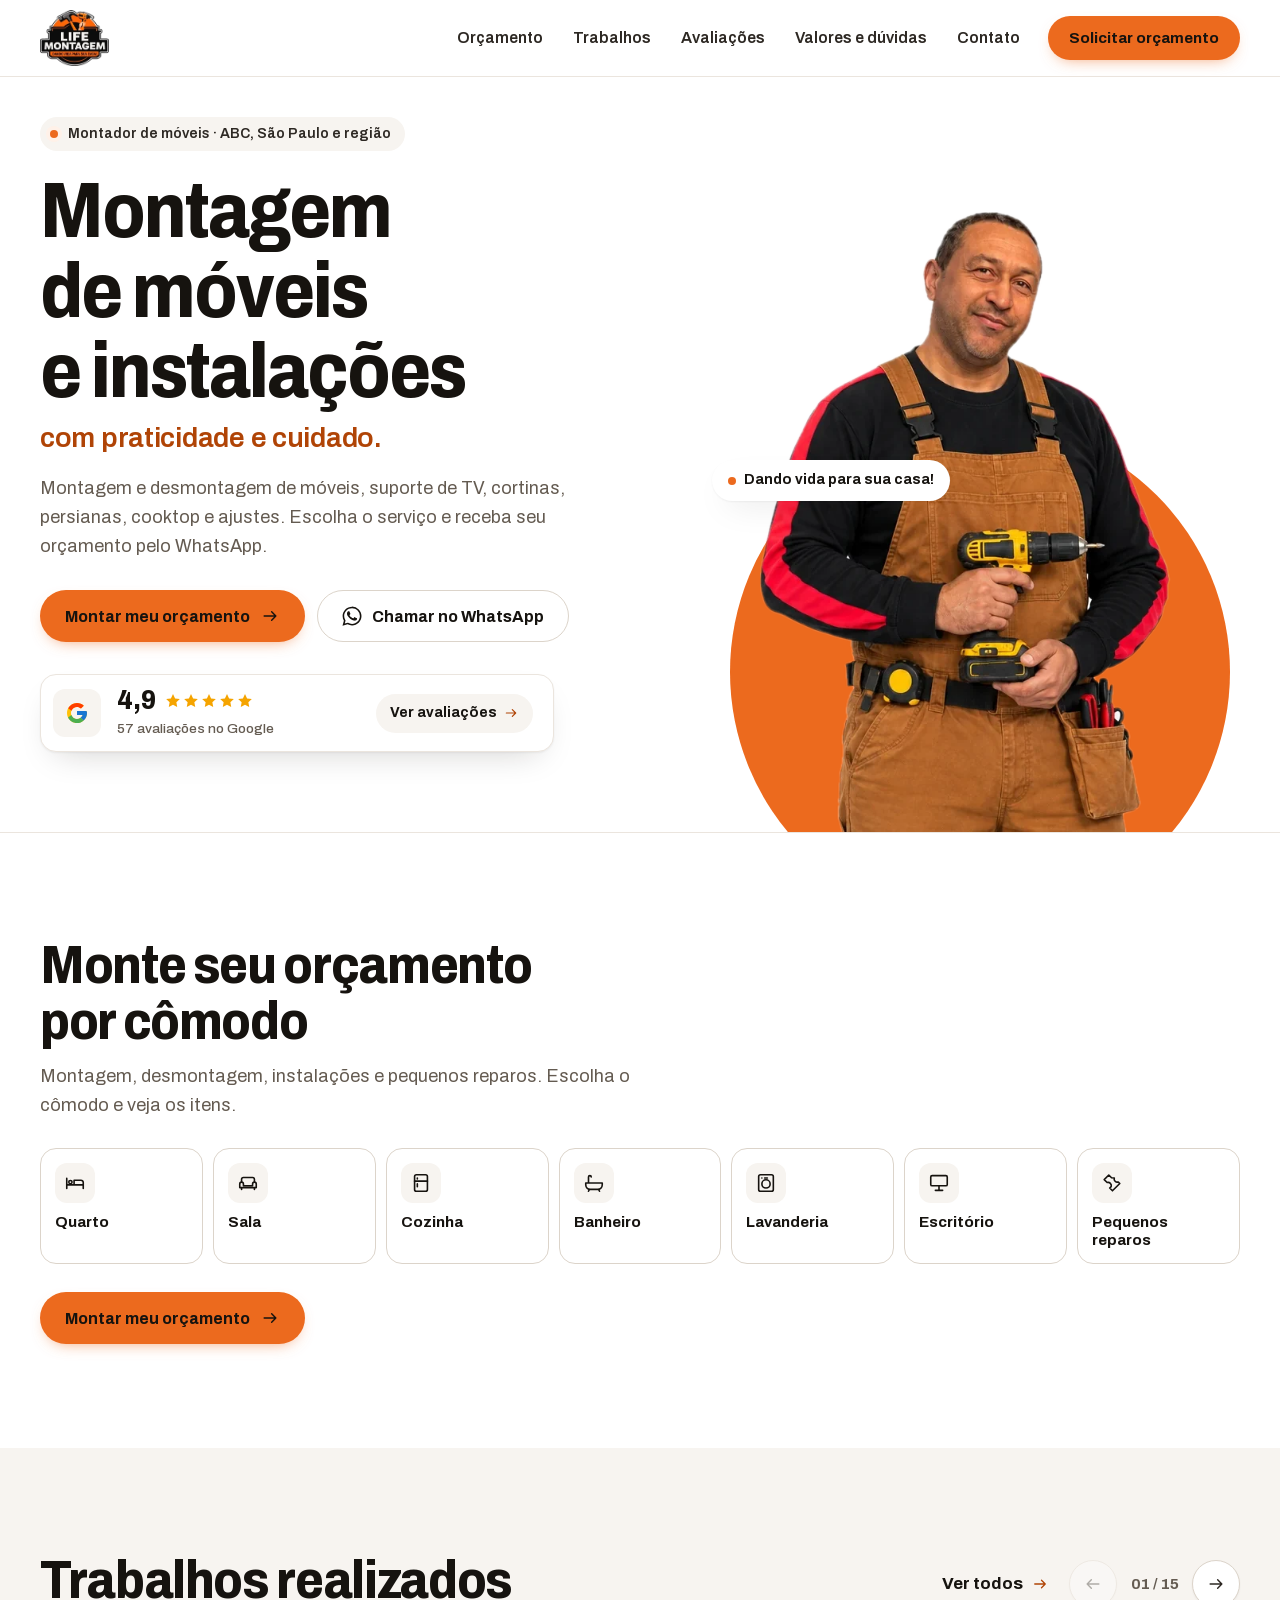
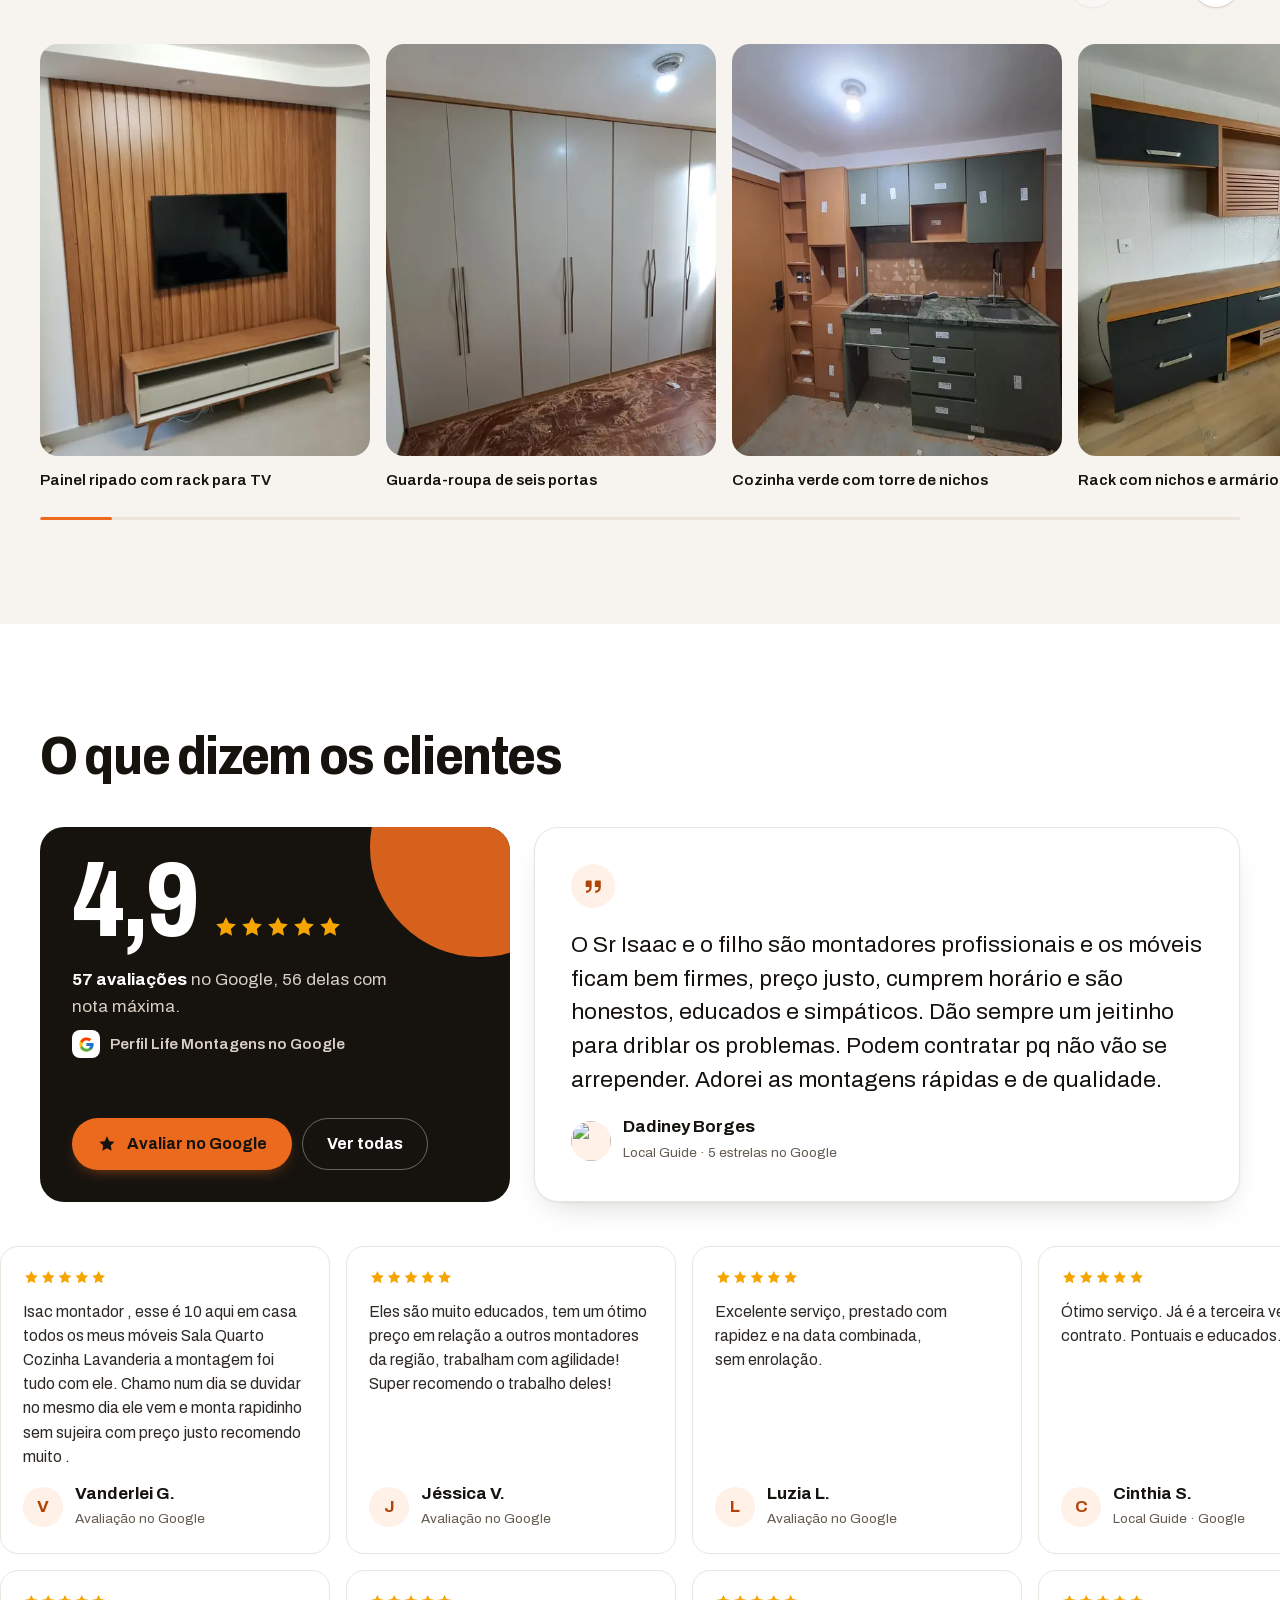
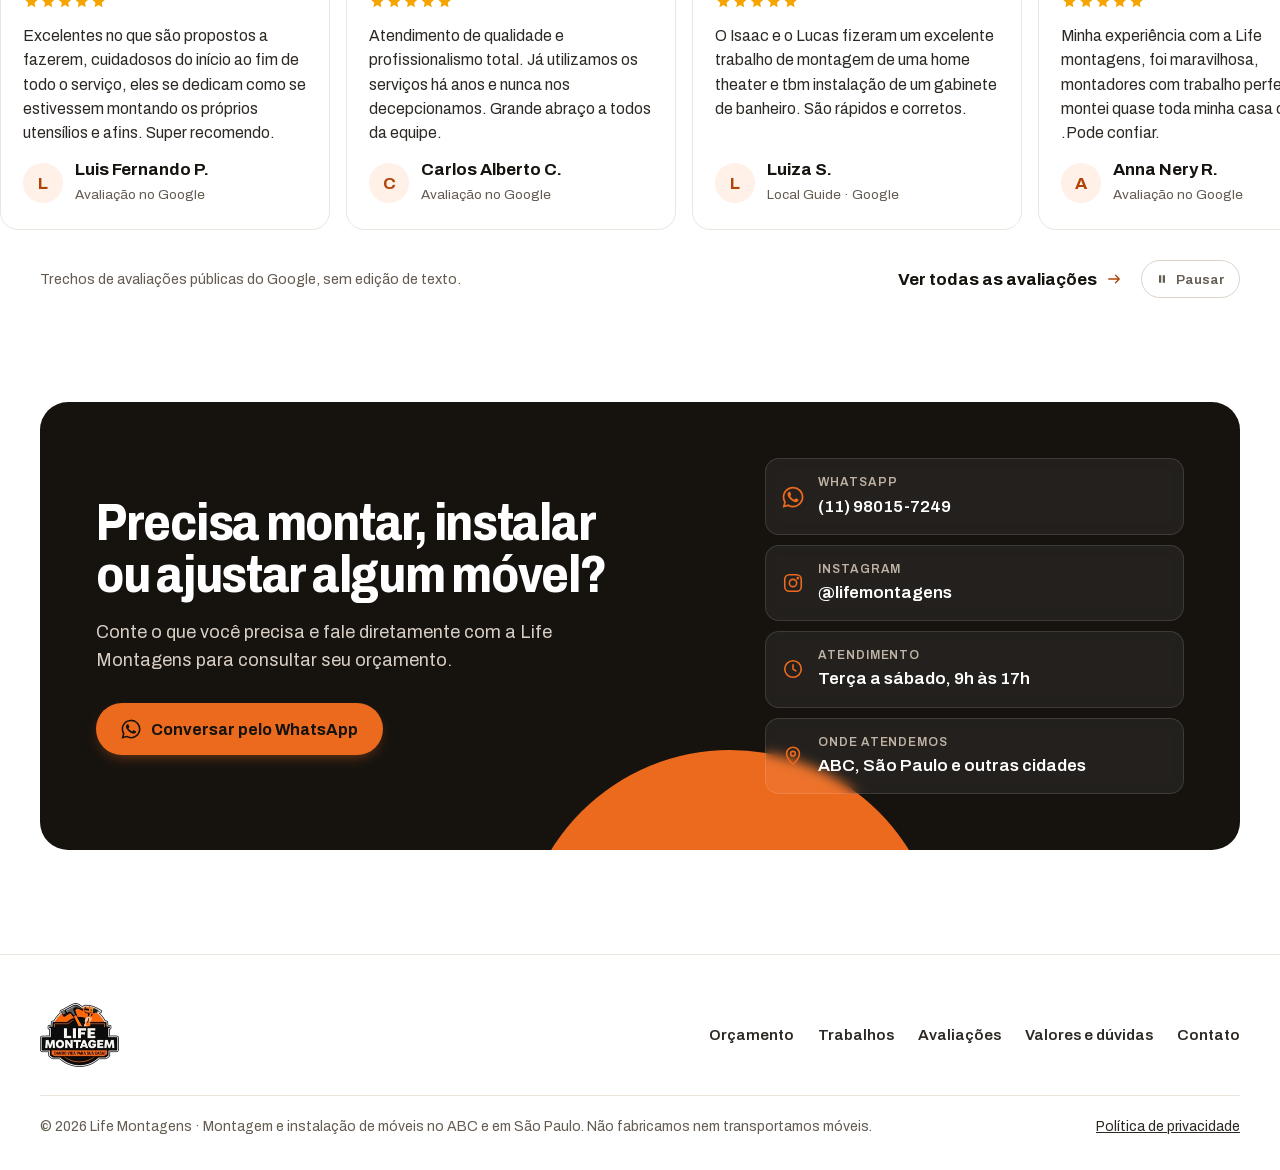
==== index.html @ 645673c5 "Add files via upload" ====
<!doctype html>
<html lang="pt-BR">
<head>
  <meta charset="utf-8">
  <meta name="viewport" content="width=device-width, initial-scale=1">
  <title>Life Montagens | Montador de Móveis no ABC e em São Paulo</title>
  <meta name="description" content="Montagem e desmontagem de móveis, suporte de TV, cortinas, persianas, cooktop e ajustes no ABC e em São Paulo. Nota 4,9 no Google. Orçamento pelo WhatsApp.">
  <link rel="canonical" href="https://lifemontagem.com.br/">
  <meta name="robots" content="index, follow">
  <meta name="theme-color" content="#ffffff">

  <meta property="og:type" content="website">
  <meta property="og:locale" content="pt_BR">
  <meta property="og:site_name" content="Life Montagens">
  <meta property="og:title" content="Life Montagens | Montador de Móveis no ABC e em São Paulo">
  <meta property="og:description" content="Montagem e desmontagem de móveis, suporte de TV, cortinas, persianas, cooktop e ajustes. Nota 4,9 no Google.">
  <meta property="og:url" content="https://lifemontagem.com.br/">
  <meta property="og:image" content="https://lifemontagem.com.br/assets/img/og-image.jpg">
  <meta property="og:image:width" content="1200">
  <meta property="og:image:height" content="630">
  <meta name="twitter:card" content="summary_large_image">

  <!-- Google Search Console: colar aqui a meta tag de verificação -->
  <!-- Google Analytics: colar aqui o código do GA4 quando houver um ID real (e atualizar privacidade.html) -->

  <link rel="icon" type="image/png" sizes="32x32" href="assets/img/favicon-32.png">
  <link rel="apple-touch-icon" href="assets/img/apple-touch-icon.png">
  <link rel="preload" href="assets/fonts/archivo-var-latin.woff2" as="font" type="font/woff2" crossorigin>
  <link rel="stylesheet" href="assets/css/style.css">

  <script type="application/ld+json">
  {
    "@context": "https://schema.org",
    "@type": "HomeAndConstructionBusiness",
    "name": "Life Montagens",
    "slogan": "Dando vida para sua casa!",
    "description": "Montagem e desmontagem de móveis, instalação de suporte para TV, cortinas, persianas e cooktop, adaptações, recortes e troca de peças de móveis.",
    "url": "https://lifemontagem.com.br/",
    "logo": "https://lifemontagem.com.br/assets/img/icon-512.png",
    "image": "https://lifemontagem.com.br/assets/img/og-image.jpg",
    "telephone": "+55-11-98015-7249",
    "founder": {"@type": "Person", "name": "Isaac"},
    "address": {
      "@type": "PostalAddress",
      "addressLocality": "São Bernardo do Campo",
      "addressRegion": "SP",
      "addressCountry": "BR"
    },
    "areaServed": [
      {"@type": "City", "name": "Santo André"}, {"@type": "City", "name": "São Bernardo do Campo"},
      {"@type": "City", "name": "São Caetano do Sul"}, {"@type": "City", "name": "Diadema"},
      {"@type": "City", "name": "Mauá"}, {"@type": "City", "name": "Ribeirão Pires"},
      {"@type": "City", "name": "Rio Grande da Serra"}, {"@type": "City", "name": "São Paulo"},
      {"@type": "State", "name": "São Paulo"}
    ],
    "sameAs": [
      "https://www.instagram.com/lifemontagens/",
      "https://www.google.com/maps?cid=8878258052331817972"
    ],
    "openingHoursSpecification": [{
      "@type": "OpeningHoursSpecification",
      "dayOfWeek": ["Tuesday", "Wednesday", "Thursday", "Friday", "Saturday"],
      "opens": "09:00",
      "closes": "17:00"
    }],
    "hasOfferCatalog": {
      "@type": "OfferCatalog",
      "name": "Serviços",
      "itemListElement": [
        {"@type": "Offer", "itemOffered": {"@type": "Service", "name": "Montagem de móveis"}},
        {"@type": "Offer", "itemOffered": {"@type": "Service", "name": "Desmontagem de móveis"}},
        {"@type": "Offer", "itemOffered": {"@type": "Service", "name": "Instalação de suporte para TV"}},
        {"@type": "Offer", "itemOffered": {"@type": "Service", "name": "Instalação de cortinas e persianas"}},
        {"@type": "Offer", "itemOffered": {"@type": "Service", "name": "Instalação de cooktop"}},
        {"@type": "Offer", "itemOffered": {"@type": "Service", "name": "Adaptação e recorte de móveis"}},
        {"@type": "Offer", "itemOffered": {"@type": "Service", "name": "Troca de peças de móveis"}}
      ]
    }
  }
  </script>
</head>
<body>

<svg xmlns="http://www.w3.org/2000/svg" style="display:none">
  <symbol id="i-wa" viewBox="0 0 24 24"><path fill="currentColor" d="M17.47 14.38c-.3-.15-1.76-.87-2.03-.97-.27-.1-.47-.15-.67.15-.2.3-.77.97-.94 1.17-.17.2-.35.22-.65.07-.3-.15-1.26-.46-2.4-1.48-.89-.79-1.49-1.77-1.66-2.07-.17-.3-.02-.46.13-.61.13-.13.3-.35.45-.52.15-.17.2-.3.3-.5.1-.2.05-.37-.02-.52-.08-.15-.67-1.62-.92-2.22-.24-.58-.49-.5-.67-.51h-.57c-.2 0-.52.07-.8.37-.27.3-1.04 1.02-1.04 2.48s1.07 2.88 1.21 3.08c.15.2 2.1 3.2 5.08 4.49.71.31 1.26.49 1.69.63.71.23 1.36.2 1.87.12.57-.08 1.76-.72 2-1.41.25-.7.25-1.29.17-1.41-.07-.13-.27-.2-.57-.35M12.05 21.5h-.01a9.4 9.4 0 0 1-4.8-1.31l-.34-.2-3.57.93.95-3.48-.22-.36a9.38 9.38 0 0 1-1.44-5.01c0-5.2 4.23-9.42 9.43-9.42 2.52 0 4.88.98 6.66 2.76a9.36 9.36 0 0 1 2.76 6.67c0 5.2-4.23 9.42-9.42 9.42m8.02-17.44A11.27 11.27 0 0 0 12.05.75C5.8.75.72 5.83.72 12.08c0 2 .52 3.95 1.52 5.66L.62 23.62l6.01-1.58a11.3 11.3 0 0 0 5.42 1.38h.01c6.25 0 11.33-5.08 11.33-11.33 0-3.03-1.18-5.87-3.32-8.01"/></symbol>
  <symbol id="i-ig" viewBox="0 0 24 24"><g fill="none" stroke="currentColor" stroke-width="1.75" stroke-linecap="round" stroke-linejoin="round"><rect x="3" y="3" width="18" height="18" rx="5"/><circle cx="12" cy="12" r="4"/><circle cx="17.3" cy="6.7" r=".6" fill="currentColor"/></g></symbol>
  <symbol id="i-clock" viewBox="0 0 24 24"><g fill="none" stroke="currentColor" stroke-width="1.75" stroke-linecap="round" stroke-linejoin="round"><circle cx="12" cy="12" r="9"/><path d="M12 7.5V12l3 2"/></g></symbol>
  <symbol id="i-pin" viewBox="0 0 24 24"><g fill="none" stroke="currentColor" stroke-width="1.75" stroke-linecap="round" stroke-linejoin="round"><path d="M12 21s-7-6.2-7-11.5a7 7 0 0 1 14 0C19 14.8 12 21 12 21Z"/><circle cx="12" cy="9.5" r="2.5"/></g></symbol>
  <symbol id="i-arrow" viewBox="0 0 24 24"><path fill="none" stroke="currentColor" stroke-width="1.75" stroke-linecap="round" stroke-linejoin="round" stroke-width="2.2" d="M5 12h14m-5-5 5 5-5 5"/></symbol>
  <symbol id="i-left" viewBox="0 0 24 24"><path fill="none" stroke="currentColor" stroke-width="1.75" stroke-linecap="round" stroke-linejoin="round" stroke-width="2.2" d="M19 12H5m5-5-5 5 5 5"/></symbol>
  <symbol id="i-right" viewBox="0 0 24 24"><path fill="none" stroke="currentColor" stroke-width="1.75" stroke-linecap="round" stroke-linejoin="round" stroke-width="2.2" d="M5 12h14m-5-5 5 5-5 5"/></symbol>
  <symbol id="i-star" viewBox="0 0 24 24"><path fill="currentColor" d="m12 2.8 2.8 5.8 6.3.8-4.6 4.4 1.1 6.3L12 17.1l-5.6 3 1.1-6.3-4.6-4.4 6.3-.8z"/></symbol>
  <symbol id="i-stars5" viewBox="0 0 120 24"><g fill="currentColor"><path d="m12 2.8 2.8 5.8 6.3.8-4.6 4.4 1.1 6.3L12 17.1l-5.6 3 1.1-6.3-4.6-4.4 6.3-.8z"/><path transform="translate(24)" d="m12 2.8 2.8 5.8 6.3.8-4.6 4.4 1.1 6.3L12 17.1l-5.6 3 1.1-6.3-4.6-4.4 6.3-.8z"/><path transform="translate(48)" d="m12 2.8 2.8 5.8 6.3.8-4.6 4.4 1.1 6.3L12 17.1l-5.6 3 1.1-6.3-4.6-4.4 6.3-.8z"/><path transform="translate(72)" d="m12 2.8 2.8 5.8 6.3.8-4.6 4.4 1.1 6.3L12 17.1l-5.6 3 1.1-6.3-4.6-4.4 6.3-.8z"/><path transform="translate(96)" d="m12 2.8 2.8 5.8 6.3.8-4.6 4.4 1.1 6.3L12 17.1l-5.6 3 1.1-6.3-4.6-4.4 6.3-.8z"/></g></symbol>
  <symbol id="i-check" viewBox="0 0 24 24"><path fill="none" stroke="currentColor" stroke-width="1.75" stroke-linecap="round" stroke-linejoin="round" stroke-width="3" d="m5 12.5 4.5 4.5L19 7.5"/></symbol>
  <symbol id="i-menu" viewBox="0 0 24 24"><path fill="none" stroke="currentColor" stroke-width="1.75" stroke-linecap="round" stroke-linejoin="round" stroke-width="2.2" d="M4 7h16M4 12h16M4 17h16"/></symbol>
  <symbol id="i-close" viewBox="0 0 24 24"><path fill="none" stroke="currentColor" stroke-width="1.75" stroke-linecap="round" stroke-linejoin="round" stroke-width="2.2" d="m6 6 12 12M18 6 6 18"/></symbol>
  <symbol id="i-plus" viewBox="0 0 24 24"><path fill="none" stroke="currentColor" stroke-width="1.75" stroke-linecap="round" stroke-linejoin="round" stroke-width="2.2" d="M12 5v14M5 12h14"/></symbol>
  <symbol id="i-dot" viewBox="0 0 16 16"><path fill="none" stroke="currentColor" stroke-width="1.75" stroke-linecap="round" stroke-linejoin="round" stroke-width="2" d="m3.5 8.5 3 3 6-7"/></symbol>
  <symbol id="i-quote" viewBox="0 0 24 24"><path fill="currentColor" d="M10 6H5.5A1.5 1.5 0 0 0 4 7.5V13h4v.5A3.5 3.5 0 0 1 4.5 17v2.5A6 6 0 0 0 10.5 13.5V6.5zm10 0h-4.5A1.5 1.5 0 0 0 14 7.5V13h4v.5a3.5 3.5 0 0 1-3.5 3.5v2.5a6 6 0 0 0 6-6V6.5z"/></symbol>
  <symbol id="i-expand" viewBox="0 0 24 24"><path fill="none" stroke="currentColor" stroke-width="1.75" stroke-linecap="round" stroke-linejoin="round" stroke-width="2" d="M14 4h6v6M10 20H4v-6M20 4l-7 7M4 20l7-7"/></symbol>
  <symbol id="i-minus" viewBox="0 0 24 24"><path fill="none" stroke="currentColor" stroke-width="1.75" stroke-linecap="round" stroke-linejoin="round" stroke-width="2.2" d="M5 12h14"/></symbol>
  <symbol id="r-quarto" viewBox="0 0 24 24"><g fill="none" stroke="currentColor" stroke-width="1.75" stroke-linecap="round" stroke-linejoin="round"><path d="M3 18V7M3 14h18v4M21 14v-2.5A2.5 2.5 0 0 0 18.5 9H11v5"/><circle cx="7" cy="11" r="1.8"/></g></symbol>
  <symbol id="r-sala" viewBox="0 0 24 24"><g fill="none" stroke="currentColor" stroke-width="1.75" stroke-linecap="round" stroke-linejoin="round"><path d="M5 11V8a2 2 0 0 1 2-2h10a2 2 0 0 1 2 2v3"/><path d="M3 13a2 2 0 0 1 4 0v2h10v-2a2 2 0 0 1 4 0v4H3zM5 17v2M19 17v2"/></g></symbol>
  <symbol id="r-cozinha" viewBox="0 0 24 24"><g fill="none" stroke="currentColor" stroke-width="1.75" stroke-linecap="round" stroke-linejoin="round"><rect x="5" y="3" width="14" height="18" rx="2"/><path d="M5 10h14M8 6.5v1M8 13v3"/></g></symbol>
  <symbol id="r-banheiro" viewBox="0 0 24 24"><g fill="none" stroke="currentColor" stroke-width="1.75" stroke-linecap="round" stroke-linejoin="round"><path d="M3 12h18v2a5 5 0 0 1-5 5H8a5 5 0 0 1-5-5zM6 12V5.5A1.5 1.5 0 0 1 7.5 4 1.5 1.5 0 0 1 9 5.5M7 19l-1 2M17 19l1 2"/></g></symbol>
  <symbol id="r-lavanderia" viewBox="0 0 24 24"><g fill="none" stroke="currentColor" stroke-width="1.75" stroke-linecap="round" stroke-linejoin="round"><rect x="4" y="3" width="16" height="18" rx="2"/><circle cx="12" cy="13" r="4.5"/><path d="M7.5 6.5h.01M10.5 6.5h3"/></g></symbol>
  <symbol id="r-escritorio" viewBox="0 0 24 24"><g fill="none" stroke="currentColor" stroke-width="1.75" stroke-linecap="round" stroke-linejoin="round"><rect x="3" y="4" width="18" height="11" rx="1.5"/><path d="M8 20h8M12 15v5"/></g></symbol>
  <symbol id="r-reparos" viewBox="0 0 24 24"><path fill="none" stroke="currentColor" stroke-width="1.75" stroke-linecap="round" stroke-linejoin="round" d="M14.5 6.5a3.5 3.5 0 0 0 4.4 4.4l1.6 1.6-8 8-3-3 1.6-1.6a3.5 3.5 0 0 0-4.4-4.4L3.5 8.3l5-5 3 3z"/></symbol>
  <symbol id="i-pause" viewBox="0 0 16 16"><path fill="currentColor" d="M4 3h3v10H4zm5 0h3v10H9z"/></symbol>
  <symbol id="i-play" viewBox="0 0 16 16"><path fill="currentColor" d="M4 2.5v11l9-5.5z"/></symbol>
  <symbol id="i-google" viewBox="0 0 48 48"><path fill="#FFC107" d="M43.6 20.5H42V20H24v8h11.3C33.7 32.7 29.2 36 24 36c-6.6 0-12-5.4-12-12s5.4-12 12-12c3.1 0 5.8 1.2 7.9 3l5.7-5.7C34 6.1 29.3 4 24 4 12.9 4 4 12.9 4 24s8.9 20 20 20 20-8.9 20-20c0-1.3-.1-2.6-.4-3.5z"/><path fill="#FF3D00" d="m6.3 14.7 6.6 4.8C14.7 15.1 19 12 24 12c3.1 0 5.8 1.2 7.9 3l5.7-5.7C34 6.1 29.3 4 24 4 16.3 4 9.7 8.3 6.3 14.7z"/><path fill="#4CAF50" d="M24 44c5.2 0 9.9-2 13.4-5.2l-6.2-5.2A11.9 11.9 0 0 1 24 36c-5.2 0-9.6-3.3-11.3-8l-6.5 5C9.5 39.6 16.2 44 24 44z"/><path fill="#1976D2" d="M43.6 20.5H42V20H24v8h11.3a12 12 0 0 1-4.1 5.6l6.2 5.2C37 39.2 44 34 44 24c0-1.3-.1-2.6-.4-3.5z"/></symbol>
  <symbol id="s-montagem" viewBox="0 0 24 24"><g fill="none" stroke="currentColor" stroke-width="1.75" stroke-linecap="round" stroke-linejoin="round"><rect x="5" y="3" width="14" height="16" rx="1.5"/><path d="M12 3v16M10 10v2.5M14 10v2.5M7 19v2M17 19v2"/></g></symbol>
  <symbol id="s-desmontagem" viewBox="0 0 24 24"><g fill="none" stroke="currentColor" stroke-width="1.75" stroke-linecap="round" stroke-linejoin="round"><rect x="3" y="4" width="7" height="16" rx="1"/><path d="m14 6 6-1.5v15L14 18z"/><path d="M11.5 12h2"/></g></symbol>
  <symbol id="s-tv" viewBox="0 0 24 24"><g fill="none" stroke="currentColor" stroke-width="1.75" stroke-linecap="round" stroke-linejoin="round"><rect x="3" y="4" width="18" height="11" rx="1.5"/><path d="M12 15v4M8.5 19h7"/></g></symbol>
  <symbol id="s-cortina" viewBox="0 0 24 24"><g fill="none" stroke="currentColor" stroke-width="1.75" stroke-linecap="round" stroke-linejoin="round"><path d="M2.5 4h19M5 4v15.5M19 4v15.5M5 4c0 6.5 2.6 11 5.5 15.5M19 4c0 6.5-2.6 11-5.5 15.5"/></g></symbol>
  <symbol id="s-cooktop" viewBox="0 0 24 24"><g fill="none" stroke="currentColor" stroke-width="1.75" stroke-linecap="round" stroke-linejoin="round"><rect x="3" y="4.5" width="18" height="15" rx="2"/><circle cx="8.5" cy="9.5" r="2.3"/><circle cx="15.5" cy="9.5" r="2.3"/><circle cx="8.5" cy="15.5" r="1.5"/><circle cx="15.5" cy="15.5" r="1.5"/></g></symbol>
  <symbol id="s-recorte" viewBox="0 0 24 24"><g fill="none" stroke="currentColor" stroke-width="1.75" stroke-linecap="round" stroke-linejoin="round"><rect x="3" y="8" width="18" height="8" rx="1"/><path stroke-dasharray="2 2.2" d="M12 4.5v15"/></g></symbol>
  <symbol id="s-pecas" viewBox="0 0 24 24"><g fill="none" stroke="currentColor" stroke-width="1.75" stroke-linecap="round" stroke-linejoin="round"><rect x="3.5" y="5" width="6.5" height="14" rx="1"/><rect x="14" y="5" width="6.5" height="14" rx="1"/><path d="M10 8h4M10 12h4M10 16h4"/></g></symbol>
</svg>

<a class="skip-link" href="#conteudo">Pular para o conteúdo</a>

<header class="site-header">
  <div class="wrap header-inner">
    <a class="brand" href="#inicio" aria-label="Life Montagens, página inicial">
      <picture>
        <source srcset="assets/img/logo-128.webp" type="image/webp">
        <img src="assets/img/logo-128.png" alt="Life Montagens" width="157" height="128">
      </picture>
    </a>
    <button class="menu-toggle" type="button" aria-expanded="false" aria-controls="menu-principal">
      <svg class="i-open" aria-hidden="true"><use href="#i-menu"/></svg>
      <svg class="i-close" aria-hidden="true"><use href="#i-close"/></svg>
      <span class="visually-hidden">Menu</span>
    </button>
    <nav class="main-nav" id="menu-principal" aria-label="Menu principal">
      <ul>
        <li><a href="orcamento.html">Orçamento</a></li>
        <li><a href="trabalhos.html">Trabalhos</a></li>
        <li><a href="avaliacoes.html">Avaliações</a></li>
        <li><a href="duvidas.html">Valores e dúvidas</a></li>
        <li><a href="#contato">Contato</a></li>
      </ul>
      <a class="btn btn-primary nav-cta" href="orcamento.html">Solicitar orçamento</a>
    </nav>
    <a class="btn btn-primary header-cta" href="orcamento.html">Solicitar orçamento</a>
  </div>
</header>

<main id="conteudo">

  <!-- Primeira dobra -->
  <section class="hero" id="inicio" aria-labelledby="titulo-principal">
    <div class="wrap hero-grid">
      <div class="hero-copy">
        <span class="place-pill"><span class="dot" aria-hidden="true"></span><span><span class="pill-role">Montador de móveis · </span>ABC, São Paulo e região</span></span>
        <h1 id="titulo-principal">
          <span class="display">Montagem de móveis e instalações</span>
          <span class="tail">com praticidade e cuidado.</span>
        </h1>
        <p class="hero-sub">Montagem e desmontagem de móveis, suporte de TV, cortinas, persianas, cooktop e ajustes. Escolha o serviço e receba seu orçamento pelo WhatsApp.</p>
        <div class="hero-actions">
          <a class="btn btn-primary" href="orcamento.html">Montar meu orçamento<svg aria-hidden="true"><use href="#i-arrow"/></svg></a>
          <a class="btn btn-light" href="https://wa.me/5511980157249?text=Ol%C3%A1%21%20Conheci%20a%20Life%20Montagens%20pelo%20site%20e%20gostaria%20de%20solicitar%20um%20or%C3%A7amento.%20Poderia%20me%20orientar%3F" data-wa target="_blank" rel="noopener"><svg aria-hidden="true"><use href="#i-wa"/></svg>Chamar no WhatsApp</a>
        </div>
        <a class="g-badge" href="#avaliacoes">
          <span class="g"><svg aria-hidden="true"><use href="#i-google"/></svg></span>
          <span class="rows">
            <span class="top"><strong data-rv="nota">4,9</strong><svg class="stars5" aria-hidden="true"><use href="#i-stars5"/></svg></span>
            <small><span data-rv="total">57</span> avaliações no Google</small>
          </span>
          <span class="g-more">Ver avaliações<svg aria-hidden="true"><use href="#i-arrow"/></svg></span>
        </a>
      </div>

      <div class="hero-art">
        <span class="arch" aria-hidden="true"></span>
        <img src="assets/img/isaac-meio-553.webp"
             srcset="assets/img/isaac-meio-360.webp 360w, assets/img/isaac-meio-553.webp 553w"
             sizes="(max-width: 900px) 340px, 440px"
             width="553" height="780" fetchpriority="high"
             alt="Isaac, da Life Montagens, de macacão de trabalho segurando uma parafusadeira">
        <span class="sticker" aria-hidden="true">Dando vida para sua casa!</span>
      </div>
    </div>
  </section>


  <!-- Serviços + orçamento -->
  <section class="section" id="servicos" aria-labelledby="titulo-servicos">
    <div class="wrap">
      <div class="teaser">
        <div class="section-head">
          <h2 class="display" id="titulo-servicos">Monte seu orçamento por cômodo</h2>
          <p>Montagem, desmontagem, instalações e pequenos reparos. Escolha o cômodo e veja os itens.</p>
        </div>
        <ul class="room-links">
          <li><a class="room-link" href="orcamento.html?comodo=quarto"><span class="room-ic"><svg aria-hidden="true"><use href="#r-quarto"/></svg></span><span>Quarto</span></a></li>
          <li><a class="room-link" href="orcamento.html?comodo=sala"><span class="room-ic"><svg aria-hidden="true"><use href="#r-sala"/></svg></span><span>Sala</span></a></li>
          <li><a class="room-link" href="orcamento.html?comodo=cozinha"><span class="room-ic"><svg aria-hidden="true"><use href="#r-cozinha"/></svg></span><span>Cozinha</span></a></li>
          <li><a class="room-link" href="orcamento.html?comodo=banheiro"><span class="room-ic"><svg aria-hidden="true"><use href="#r-banheiro"/></svg></span><span>Banheiro</span></a></li>
          <li><a class="room-link" href="orcamento.html?comodo=lavanderia"><span class="room-ic"><svg aria-hidden="true"><use href="#r-lavanderia"/></svg></span><span>Lavanderia</span></a></li>
          <li><a class="room-link" href="orcamento.html?comodo=escritorio"><span class="room-ic"><svg aria-hidden="true"><use href="#r-escritorio"/></svg></span><span>Escritório</span></a></li>
          <li><a class="room-link" href="orcamento.html?comodo=reparos"><span class="room-ic"><svg aria-hidden="true"><use href="#r-reparos"/></svg></span><span>Pequenos reparos</span></a></li>
        </ul>
        <a class="btn btn-primary" href="orcamento.html">Montar meu orçamento<svg aria-hidden="true"><use href="#i-arrow"/></svg></a>
      </div>
    </div>
  </section>

  <!-- Trabalhos -->
  <section class="section section-soft" id="trabalhos" aria-labelledby="titulo-trabalhos">
    <div class="wrap work-top">
      <div class="section-head">
        <h2 class="display" id="titulo-trabalhos">Trabalhos realizados</h2>
      </div>
      <div class="carousel-ctrl">
        <a class="link-arrow" href="trabalhos.html" style="margin-right:10px">Ver todos<svg aria-hidden="true"><use href="#i-arrow"/></svg></a>
        <button class="round" type="button" data-dir="-1" aria-controls="album"><svg aria-hidden="true"><use href="#i-left"/></svg><span class="visually-hidden">Fotos anteriores</span></button>
        <span class="counter" id="album-contador">01 / 15</span>
        <button class="round" type="button" data-dir="1" aria-controls="album"><svg aria-hidden="true"><use href="#i-right"/></svg><span class="visually-hidden">Próximas fotos</span></button>
      </div>
    </div>
    <div class="track" id="album" tabindex="0" role="region" aria-label="Álbum de trabalhos. Role para o lado para ver mais fotos.">
      <!-- FOTOS-INICIO -->
      <figure class="shot"><a href="trabalhos.html#foto-painel-ripado-com-rack-para-tv" aria-label="Ver Painel ripado com rack para TV em tela cheia"><img src="assets/img/trabalhos/painel-ripado-com-rack-para-tv-800.webp" srcset="assets/img/trabalhos/painel-ripado-com-rack-para-tv-480.webp 480w, assets/img/trabalhos/painel-ripado-com-rack-para-tv-800.webp 800w" sizes="(max-width: 640px) 78vw, 340px" width="800" height="1000" loading="eager" alt="Painel ripado com rack para TV, trabalho da Life Montagens"></a><figcaption>Painel ripado com rack para TV</figcaption></figure>
      <figure class="shot"><a href="trabalhos.html#foto-guarda-roupa-de-seis-portas" aria-label="Ver Guarda-roupa de seis portas em tela cheia"><img src="assets/img/trabalhos/guarda-roupa-de-seis-portas-800.webp" srcset="assets/img/trabalhos/guarda-roupa-de-seis-portas-480.webp 480w, assets/img/trabalhos/guarda-roupa-de-seis-portas-800.webp 800w" sizes="(max-width: 640px) 78vw, 340px" width="800" height="1000" loading="eager" alt="Guarda-roupa de seis portas, trabalho da Life Montagens"></a><figcaption>Guarda-roupa de seis portas</figcaption></figure>
      <figure class="shot"><a href="trabalhos.html#foto-cozinha-verde-com-torre-de-nichos" aria-label="Ver Cozinha verde com torre de nichos em tela cheia"><img src="assets/img/trabalhos/cozinha-verde-com-torre-de-nichos-800.webp" srcset="assets/img/trabalhos/cozinha-verde-com-torre-de-nichos-480.webp 480w, assets/img/trabalhos/cozinha-verde-com-torre-de-nichos-800.webp 800w" sizes="(max-width: 640px) 78vw, 340px" width="800" height="1000" loading="eager" alt="Cozinha verde com torre de nichos, trabalho da Life Montagens"></a><figcaption>Cozinha verde com torre de nichos</figcaption></figure>
      <figure class="shot"><a href="trabalhos.html#foto-rack-com-nichos-e-armario-aereo" aria-label="Ver Rack com nichos e armário aéreo em tela cheia"><img src="assets/img/trabalhos/rack-com-nichos-e-armario-aereo-800.webp" srcset="assets/img/trabalhos/rack-com-nichos-e-armario-aereo-480.webp 480w, assets/img/trabalhos/rack-com-nichos-e-armario-aereo-800.webp 800w" sizes="(max-width: 640px) 78vw, 340px" width="800" height="1000" loading="lazy" alt="Rack com nichos e armário aéreo, trabalho da Life Montagens"></a><figcaption>Rack com nichos e armário aéreo</figcaption></figure>
      <figure class="shot"><a href="trabalhos.html#foto-painel-de-tv-com-escrivaninha" aria-label="Ver Painel de TV com escrivaninha em tela cheia"><img src="assets/img/trabalhos/painel-de-tv-com-escrivaninha-800.webp" srcset="assets/img/trabalhos/painel-de-tv-com-escrivaninha-480.webp 480w, assets/img/trabalhos/painel-de-tv-com-escrivaninha-800.webp 800w" sizes="(max-width: 640px) 78vw, 340px" width="800" height="1000" loading="lazy" alt="Painel de TV com escrivaninha, trabalho da Life Montagens"></a><figcaption>Painel de TV com escrivaninha</figcaption></figure>
      <figure class="shot"><a href="trabalhos.html#foto-cozinha-com-aereos-de-vidro" aria-label="Ver Cozinha com aéreos de vidro em tela cheia"><img src="assets/img/trabalhos/cozinha-com-aereos-de-vidro-800.webp" srcset="assets/img/trabalhos/cozinha-com-aereos-de-vidro-480.webp 480w, assets/img/trabalhos/cozinha-com-aereos-de-vidro-800.webp 800w" sizes="(max-width: 640px) 78vw, 340px" width="800" height="1000" loading="lazy" alt="Cozinha com aéreos de vidro, trabalho da Life Montagens"></a><figcaption>Cozinha com aéreos de vidro</figcaption></figure>
      <figure class="shot"><a href="trabalhos.html#foto-quarto-com-guarda-roupa-e-aereo" aria-label="Ver Quarto com guarda-roupa e aéreo em tela cheia"><img src="assets/img/trabalhos/quarto-com-guarda-roupa-e-aereo-800.webp" srcset="assets/img/trabalhos/quarto-com-guarda-roupa-e-aereo-480.webp 480w, assets/img/trabalhos/quarto-com-guarda-roupa-e-aereo-800.webp 800w" sizes="(max-width: 640px) 78vw, 340px" width="800" height="1000" loading="lazy" alt="Quarto com guarda-roupa e aéreo, trabalho da Life Montagens"></a><figcaption>Quarto com guarda-roupa e aéreo</figcaption></figure>
      <figure class="shot"><a href="trabalhos.html#foto-painel-ripado-com-rack-suspenso" aria-label="Ver Painel ripado com rack suspenso em tela cheia"><img src="assets/img/trabalhos/painel-ripado-com-rack-suspenso-800.webp" srcset="assets/img/trabalhos/painel-ripado-com-rack-suspenso-480.webp 480w, assets/img/trabalhos/painel-ripado-com-rack-suspenso-800.webp 800w" sizes="(max-width: 640px) 78vw, 340px" width="800" height="1000" loading="lazy" alt="Painel ripado com rack suspenso, trabalho da Life Montagens"></a><figcaption>Painel ripado com rack suspenso</figcaption></figure>
      <figure class="shot"><a href="trabalhos.html#foto-cozinha-com-portas-ripadas" aria-label="Ver Cozinha com portas ripadas em tela cheia"><img src="assets/img/trabalhos/cozinha-com-portas-ripadas-800.webp" srcset="assets/img/trabalhos/cozinha-com-portas-ripadas-480.webp 480w, assets/img/trabalhos/cozinha-com-portas-ripadas-800.webp 800w" sizes="(max-width: 640px) 78vw, 340px" width="800" height="1000" loading="lazy" alt="Cozinha com portas ripadas, trabalho da Life Montagens"></a><figcaption>Cozinha com portas ripadas</figcaption></figure>
      <figure class="shot"><a href="trabalhos.html#foto-cama-infantil-estilo-casinha" aria-label="Ver Cama infantil estilo casinha em tela cheia"><img src="assets/img/trabalhos/cama-infantil-estilo-casinha-800.webp" srcset="assets/img/trabalhos/cama-infantil-estilo-casinha-480.webp 480w, assets/img/trabalhos/cama-infantil-estilo-casinha-800.webp 800w" sizes="(max-width: 640px) 78vw, 340px" width="800" height="1000" loading="lazy" alt="Cama infantil estilo casinha, trabalho da Life Montagens"></a><figcaption>Cama infantil estilo casinha</figcaption></figure>
      <figure class="shot"><a href="trabalhos.html#foto-armarios-e-escrivaninha-grafite" aria-label="Ver Armários e escrivaninha grafite em tela cheia"><img src="assets/img/trabalhos/armarios-e-escrivaninha-grafite-800.webp" srcset="assets/img/trabalhos/armarios-e-escrivaninha-grafite-480.webp 480w, assets/img/trabalhos/armarios-e-escrivaninha-grafite-800.webp 800w" sizes="(max-width: 640px) 78vw, 340px" width="800" height="1000" loading="lazy" alt="Armários e escrivaninha grafite, trabalho da Life Montagens"></a><figcaption>Armários e escrivaninha grafite</figcaption></figure>
      <figure class="shot"><a href="trabalhos.html#foto-cozinha-com-balcao-de-pia" aria-label="Ver Cozinha com balcão de pia em tela cheia"><img src="assets/img/trabalhos/cozinha-com-balcao-de-pia-800.webp" srcset="assets/img/trabalhos/cozinha-com-balcao-de-pia-480.webp 480w, assets/img/trabalhos/cozinha-com-balcao-de-pia-800.webp 800w" sizes="(max-width: 640px) 78vw, 340px" width="800" height="1000" loading="lazy" alt="Cozinha com balcão de pia, trabalho da Life Montagens"></a><figcaption>Cozinha com balcão de pia</figcaption></figure>
      <figure class="shot"><a href="trabalhos.html#foto-armario-com-portas-de-correr" aria-label="Ver Armário com portas de correr em tela cheia"><img src="assets/img/trabalhos/armario-com-portas-de-correr-800.webp" srcset="assets/img/trabalhos/armario-com-portas-de-correr-480.webp 480w, assets/img/trabalhos/armario-com-portas-de-correr-800.webp 800w" sizes="(max-width: 640px) 78vw, 340px" width="800" height="1000" loading="lazy" alt="Armário com portas de correr, trabalho da Life Montagens"></a><figcaption>Armário com portas de correr</figcaption></figure>
      <figure class="shot"><a href="trabalhos.html#foto-cozinha-compacta-com-aereos" aria-label="Ver Cozinha compacta com aéreos em tela cheia"><img src="assets/img/trabalhos/cozinha-compacta-com-aereos-800.webp" srcset="assets/img/trabalhos/cozinha-compacta-com-aereos-480.webp 480w, assets/img/trabalhos/cozinha-compacta-com-aereos-800.webp 800w" sizes="(max-width: 640px) 78vw, 340px" width="800" height="1000" loading="lazy" alt="Cozinha compacta com aéreos, trabalho da Life Montagens"></a><figcaption>Cozinha compacta com aéreos</figcaption></figure>
      <figure class="shot"><a href="trabalhos.html#foto-painel-ripado-de-parede" aria-label="Ver Painel ripado de parede em tela cheia"><img src="assets/img/trabalhos/painel-ripado-de-parede-800.webp" srcset="assets/img/trabalhos/painel-ripado-de-parede-480.webp 480w, assets/img/trabalhos/painel-ripado-de-parede-800.webp 800w" sizes="(max-width: 640px) 78vw, 340px" width="800" height="1000" loading="lazy" alt="Painel ripado de parede, trabalho da Life Montagens"></a><figcaption>Painel ripado de parede</figcaption></figure>
      <!-- FOTOS-FIM -->
    </div>
    <div class="wrap progress-wrap"><div class="progress" aria-hidden="true"><span id="album-progresso"></span></div></div>
  </section>

  <!-- Avaliações -->
  <section class="section" id="avaliacoes" aria-labelledby="titulo-avaliacoes">
    <div class="wrap">
      <div class="section-head">
        <h2 class="display" id="titulo-avaliacoes">O que dizem os clientes</h2>
      </div>

      <div class="reviews-hero">
        <div class="score-card">
          <div class="row">
            <span class="num" data-rv="nota">4,9</span>
            <svg class="stars5" role="img" aria-label="Nota de 0 a 5 estrelas"><use href="#i-stars5"/></svg>
          </div>
          <div>
            <p><strong><span data-rv="total">57</span> avaliações</strong> no Google, <span data-rv="cinco">56</span> delas com nota máxima.</p>
            <p class="g-line"><span class="g"><svg aria-hidden="true"><use href="#i-google"/></svg></span>Perfil Life Montagens no Google</p>
          </div>
          <div class="score-actions">
            <a class="btn btn-primary" data-g="avaliar" href="https://www.google.com/search?q=life+montagens#lrd=0xa3becc3fd7719ce1:0x7b35e8a8d97d4bf4,3,,,," target="_blank" rel="noopener"><svg aria-hidden="true"><use href="#i-star"/></svg>Avaliar no Google</a>
            <a class="btn btn-ghost-light" href="avaliacoes.html">Ver todas</a>
          </div>
        </div>

        <figure class="quote-feature">
          <span class="mark" aria-hidden="true"><svg><use href="#i-quote"/></svg></span>
          <blockquote><p>O Sr Isaac e o filho são montadores profissionais e os móveis ficam bem firmes, preço justo, cumprem horário e são honestos, educados e simpáticos. Dão sempre um jeitinho para driblar os problemas. Podem contratar pq não vão se arrepender. Adorei as montagens rápidas e de qualidade.</p></blockquote>
          <figcaption class="who"><span class="av" aria-hidden="true"><img src="https://lh3.googleusercontent.com/a-/ALV-UjVCLt2lTUEW6_B_f40HRXimLERQHw7hvZeNGlmXEAlDvArzthY8=s120-c-rp-mo-ba12-br100" alt="" width="40" height="40" loading="lazy" referrerpolicy="no-referrer"></span><span><b>Dadiney Borges</b><small>Local Guide · 5 estrelas no Google</small></span></figcaption>
        </figure>
      </div>
    </div>

    <div class="marquee" id="marquee">
      <div class="marquee-row">
        <figure class="rev"><svg class="stars5" role="img" aria-label="5 de 5 estrelas"><use href="#i-stars5"/></svg><blockquote><p>Isac montador , esse é 10 aqui em casa todos os meus móveis Sala Quarto Cozinha Lavanderia a montagem foi tudo com ele. Chamo num dia se duvidar no mesmo dia ele vem e monta rapidinho sem sujeira com preço justo recomendo muito .</p></blockquote><figcaption class="who"><span class="av" aria-hidden="true">V</span><span><b>Vanderlei G.</b><small>Avaliação no Google</small></span></figcaption></figure>
        <figure class="rev"><svg class="stars5" role="img" aria-label="5 de 5 estrelas"><use href="#i-stars5"/></svg><blockquote><p>Eles são muito educados, tem um ótimo preço em relação a outros montadores da região, trabalham com agilidade! Super recomendo o trabalho deles!</p></blockquote><figcaption class="who"><span class="av" aria-hidden="true">J</span><span><b>Jéssica V.</b><small>Avaliação no Google</small></span></figcaption></figure>
        <figure class="rev"><svg class="stars5" role="img" aria-label="5 de 5 estrelas"><use href="#i-stars5"/></svg><blockquote><p>Excelente serviço, prestado com rapidez e na data combinada, sem enrolação.</p></blockquote><figcaption class="who"><span class="av" aria-hidden="true">L</span><span><b>Luzia L.</b><small>Avaliação no Google</small></span></figcaption></figure>
        <figure class="rev"><svg class="stars5" role="img" aria-label="5 de 5 estrelas"><use href="#i-stars5"/></svg><blockquote><p>Ótimo serviço. Já é a terceira vez que contrato. Pontuais e educados.</p></blockquote><figcaption class="who"><span class="av" aria-hidden="true">C</span><span><b>Cinthia S.</b><small>Local Guide · Google</small></span></figcaption></figure>
        <figure class="rev"><svg class="stars5" role="img" aria-label="5 de 5 estrelas"><use href="#i-stars5"/></svg><blockquote><p>Ótimo profissional. Muito atencioso, cuidadoso, conhece muito bem o serviço de montagem, recorte. O trabalho ficou muito bom!!!</p></blockquote><figcaption class="who"><span class="av" aria-hidden="true">E</span><span><b>Eliane L.</b><small>Avaliação no Google</small></span></figcaption></figure>
        <figure class="rev"><svg class="stars5" role="img" aria-label="5 de 5 estrelas"><use href="#i-stars5"/></svg><blockquote><p>Super pontuais, educados, solícitos e eficientes. Recomendo de olhos fechados.</p></blockquote><figcaption class="who"><span class="av" aria-hidden="true">A</span><span><b>Andrea C.</b><small>Avaliação no Google</small></span></figcaption></figure>
        <figure class="rev"><svg class="stars5" role="img" aria-label="5 de 5 estrelas"><use href="#i-stars5"/></svg><blockquote><p>Montador Isaac uma excelente pessoa um ótimo profissional , detalhista e uma pessoa de confiança Super recomendo</p></blockquote><figcaption class="who"><span class="av" aria-hidden="true">M</span><span><b>Marcelo C.</b><small>Avaliação no Google</small></span></figcaption></figure>
        <figure class="rev"><svg class="stars5" role="img" aria-label="5 de 5 estrelas"><use href="#i-stars5"/></svg><blockquote><p>Excelente profissional. Já contratei os serviços algumas vezes e sempre foi executado com excelência. Gentileza e profissionalismo total! Recomendo.</p></blockquote><figcaption class="who"><span class="av" aria-hidden="true">G</span><span><b>Gisele C.</b><small>Local Guide · Google</small></span></figcaption></figure>
        <figure class="rev"><svg class="stars5" role="img" aria-label="5 de 5 estrelas"><use href="#i-stars5"/></svg><blockquote><p>Serviço rápido, eficiente, chegou no horário combinado, recomendo!</p></blockquote><figcaption class="who"><span class="av" aria-hidden="true">D</span><span><b>Dionisio F.</b><small>Avaliação no Google</small></span></figcaption></figure>
      </div>
      <div class="marquee-row reverse">
        <figure class="rev"><svg class="stars5" role="img" aria-label="5 de 5 estrelas"><use href="#i-stars5"/></svg><blockquote><p>Excelentes no que são propostos a fazerem, cuidadosos do início ao fim de todo o serviço, eles se dedicam como se estivessem montando os próprios utensílios e afins. Super recomendo.</p></blockquote><figcaption class="who"><span class="av" aria-hidden="true">L</span><span><b>Luis Fernando P.</b><small>Avaliação no Google</small></span></figcaption></figure>
        <figure class="rev"><svg class="stars5" role="img" aria-label="5 de 5 estrelas"><use href="#i-stars5"/></svg><blockquote><p>Atendimento de qualidade e profissionalismo total. Já utilizamos os serviços há anos e nunca nos decepcionamos. Grande abraço a todos da equipe.</p></blockquote><figcaption class="who"><span class="av" aria-hidden="true">C</span><span><b>Carlos Alberto C.</b><small>Avaliação no Google</small></span></figcaption></figure>
        <figure class="rev"><svg class="stars5" role="img" aria-label="5 de 5 estrelas"><use href="#i-stars5"/></svg><blockquote><p>O Isaac e o Lucas fizeram um excelente trabalho de montagem de uma home theater e tbm instalação de um gabinete de banheiro. São rápidos e corretos.</p></blockquote><figcaption class="who"><span class="av" aria-hidden="true">L</span><span><b>Luiza S.</b><small>Local Guide · Google</small></span></figcaption></figure>
        <figure class="rev"><svg class="stars5" role="img" aria-label="5 de 5 estrelas"><use href="#i-stars5"/></svg><blockquote><p>Minha experiência com a Life montagens, foi maravilhosa, montadores com trabalho perfeito e já montei quase toda minha casa com eles .Pode confiar.</p></blockquote><figcaption class="who"><span class="av" aria-hidden="true">A</span><span><b>Anna Nery R.</b><small>Avaliação no Google</small></span></figcaption></figure>
        <figure class="rev"><svg class="stars5" role="img" aria-label="5 de 5 estrelas"><use href="#i-stars5"/></svg><blockquote><p>Excelente Montador, trabalho impecável e super gente boa!! Recomendo demais</p></blockquote><figcaption class="who"><span class="av" aria-hidden="true">G</span><span><b>Gabriel M.</b><small>Avaliação no Google</small></span></figcaption></figure>
        <figure class="rev"><svg class="stars5" role="img" aria-label="5 de 5 estrelas"><use href="#i-stars5"/></svg><blockquote><p>Sempre que preciso chamo pra montar, muito gentil, gente boa e trabalho excelente.</p></blockquote><figcaption class="who"><span class="av" aria-hidden="true">C</span><span><b>Cristiane O.</b><small>Avaliação no Google</small></span></figcaption></figure>
        <figure class="rev"><svg class="stars5" role="img" aria-label="5 de 5 estrelas"><use href="#i-stars5"/></svg><blockquote><p>Excelente profissionais e de confiança e bem pontual.</p></blockquote><figcaption class="who"><span class="av" aria-hidden="true">P</span><span><b>Priscila M.</b><small>Avaliação no Google</small></span></figcaption></figure>
        <figure class="rev"><svg class="stars5" role="img" aria-label="5 de 5 estrelas"><use href="#i-stars5"/></svg><blockquote><p>Montagem com excelência, agilidade e atenção! Recomendo</p></blockquote><figcaption class="who"><span class="av" aria-hidden="true">L</span><span><b>Lucas P.</b><small>Avaliação no Google</small></span></figcaption></figure>
        <figure class="rev"><svg class="stars5" role="img" aria-label="5 de 5 estrelas"><use href="#i-stars5"/></svg><blockquote><p>Capricho no detalhe e atendimento diferenciado!</p></blockquote><figcaption class="who"><span class="av" aria-hidden="true">A</span><span><b>Adriana M.</b><small>Avaliação no Google</small></span></figcaption></figure>
      </div>
    </div>
    <div class="wrap marquee-foot">
      <p>Trechos de avaliações públicas do Google, sem edição de texto.</p>
      <div class="right">
        <a class="link-arrow" href="avaliacoes.html">Ver todas as avaliações<svg aria-hidden="true"><use href="#i-arrow"/></svg></a>
        <button class="pause-btn" type="button" id="marquee-pausa" aria-pressed="false" aria-controls="marquee">
        <svg class="i-pause" aria-hidden="true"><use href="#i-pause"/></svg><svg class="i-play" aria-hidden="true"><use href="#i-play"/></svg>
        <span>Pausar</span>
      </button>
      </div>
    </div>
  </section>

  <!-- Contato -->
  <section class="section contact" id="contato" aria-labelledby="titulo-contato">
    <div class="wrap">
      <div class="contact-card">
        <div>
          <h2 class="display" id="titulo-contato">Precisa montar, instalar ou ajustar algum móvel?</h2>
          <p>Conte o que você precisa e fale diretamente com a Life Montagens para consultar seu orçamento.</p>
          <a class="btn btn-primary" href="https://wa.me/5511980157249?text=Ol%C3%A1%21%20Conheci%20a%20Life%20Montagens%20pelo%20site%20e%20gostaria%20de%20solicitar%20um%20or%C3%A7amento.%20Poderia%20me%20orientar%3F" data-wa target="_blank" rel="noopener"><svg aria-hidden="true"><use href="#i-wa"/></svg>Conversar pelo WhatsApp</a>
        </div>
        <div class="contact-list">
          <a href="https://wa.me/5511980157249?text=Ol%C3%A1%21%20Conheci%20a%20Life%20Montagens%20pelo%20site%20e%20gostaria%20de%20solicitar%20um%20or%C3%A7amento.%20Poderia%20me%20orientar%3F" data-wa target="_blank" rel="noopener"><svg aria-hidden="true"><use href="#i-wa"/></svg><span><small>WhatsApp</small><b>(11) 98015-7249</b></span></a>
          <a href="https://www.instagram.com/lifemontagens/" target="_blank" rel="noopener"><svg aria-hidden="true"><use href="#i-ig"/></svg><span><small>Instagram</small><b>@lifemontagens</b></span></a>
          <div><svg aria-hidden="true"><use href="#i-clock"/></svg><span><small>Atendimento</small><b>Terça a sábado, 9h às 17h</b></span></div>
          <div><svg aria-hidden="true"><use href="#i-pin"/></svg><span><small>Onde atendemos</small><b>ABC, São Paulo e outras cidades</b></span></div>
        </div>
      </div>
    </div>
  </section>

</main>

<footer class="site-footer">
  <div class="wrap">
    <div class="footer-row">
      <picture>
        <source srcset="assets/img/logo-128.webp" type="image/webp">
        <img src="assets/img/logo-128.png" alt="Life Montagens" width="157" height="128" loading="lazy">
      </picture>
      <nav class="footer-nav" aria-label="Rodapé">
        <a href="orcamento.html">Orçamento</a>
        <a href="trabalhos.html">Trabalhos</a>
        <a href="avaliacoes.html">Avaliações</a>
        <a href="duvidas.html">Valores e dúvidas</a>
        <a href="#contato">Contato</a>
      </nav>
    </div>
    <div class="footer-bottom">
      <span>© <span id="ano">2026</span> Life Montagens · Montagem e instalação de móveis no ABC e em São Paulo. Não fabricamos nem transportamos móveis.</span>
      <a href="privacidade.html">Política de privacidade</a>
    </div>
  </div>
</footer>


<a class="wa-float is-hidden" href="https://wa.me/5511980157249?text=Ol%C3%A1%21%20Conheci%20a%20Life%20Montagens%20pelo%20site%20e%20gostaria%20de%20solicitar%20um%20or%C3%A7amento.%20Poderia%20me%20orientar%3F" data-wa target="_blank" rel="noopener" aria-label="Conversar com a Life Montagens pelo WhatsApp">
  <svg aria-hidden="true"><use href="#i-wa"/></svg>
</a>

<script src="assets/js/main.js" defer></script>
</body>
</html>
---- assets/css/style.css ----
/* Life Montagens — preto e laranja da logo sobre fundo branco, acabamento leve */

@font-face {
  font-family: "Archivo";
  src: url("../fonts/archivo-var-latin.woff2") format("woff2");
  font-weight: 100 900;
  font-stretch: 62% 125%;
  font-style: normal;
  font-display: swap;
}

:root {
  --ink: #16130f;
  --text: #2d2823;
  --muted: #645b51;
  --paper: #ffffff;
  --soft: #f7f4f0;
  --line: #ebe5de;
  --line-2: #dcd4ca;
  --orange: #ec6a1e;
  --orange-hover: #e05d10;
  --orange-text: #b04406;
  --orange-tint: #fff1e8;
  --star: #f5a400;

  --wrap: 1200px;
  --gutter: 20px;
  --r: 18px;
  --header-h: 76px;
  --shadow-sm: 0 1px 2px rgba(22, 19, 15, 0.06);
  --shadow: 0 1px 2px rgba(22, 19, 15, 0.05), 0 14px 34px -16px rgba(22, 19, 15, 0.22);
}

*, *::before, *::after { box-sizing: border-box; }
* { margin: 0; padding: 0; }

html {
  scroll-behavior: smooth;
  scroll-padding-top: calc(var(--header-h) + 16px);
  -webkit-text-size-adjust: 100%;
}

body {
  font-family: "Archivo", system-ui, -apple-system, "Segoe UI", Roboto, sans-serif;
  font-size: 1.0625rem;
  line-height: 1.6;
  color: var(--text);
  background: var(--paper);
  -webkit-font-smoothing: antialiased;
  overflow-x: clip;
}

[hidden] { display: none !important; }
img { display: block; max-width: 100%; height: auto; }
a { color: inherit; }
button, input, textarea, select { font: inherit; color: inherit; }
svg { flex: none; }
ul, ol { list-style: none; }

h1, h2, h3 { color: var(--ink); line-height: 1.1; text-wrap: balance; }
p { text-wrap: pretty; }

/* Títulos: levemente condensados, como a tipografia da logo, sem caixa alta */
.display {
  font-weight: 760;
  font-stretch: 86%;
  letter-spacing: -0.025em;
  line-height: 1.02;
}

:focus-visible { outline: 3px solid var(--orange); outline-offset: 3px; border-radius: 6px; }

.wrap {
  width: 100%;
  max-width: calc(var(--wrap) + var(--gutter) * 2);
  margin-inline: auto;
  padding-inline: var(--gutter);
}

.skip-link {
  position: absolute; left: 12px; top: -60px; z-index: 100;
  background: var(--ink); color: #fff; padding: 10px 16px; border-radius: 8px;
  text-decoration: none; font-weight: 700;
}
.skip-link:focus { top: 12px; }

.visually-hidden {
  position: absolute !important; width: 1px; height: 1px;
  overflow: hidden; clip: rect(0 0 0 0); white-space: nowrap;
}

.section { padding: 104px 0; }
.section-soft { background: var(--soft); }
.section-head { display: grid; gap: 14px; margin-bottom: 44px; max-width: 720px; }
.section-head h2 { font-size: clamp(2.1rem, 1.4rem + 2.6vw, 3.4rem); }
.section-head p { color: var(--muted); font-size: 1.125rem; max-width: 36em; }

/* Botões */
.btn {
  display: inline-flex;
  align-items: center;
  justify-content: center;
  gap: 10px;
  min-height: 52px;
  padding: 12px 24px;
  border: 1px solid transparent;
  border-radius: 999px;
  font-weight: 700;
  font-size: 1rem;
  line-height: 1.2;
  text-decoration: none;
  cursor: pointer;
  transition: background-color .15s, border-color .15s, box-shadow .15s, transform .15s;
}
.btn svg { width: 20px; height: 20px; }
.btn:hover { transform: translateY(-1px); }
.btn:active { transform: none; }
.btn-primary { background: var(--orange); color: var(--ink); box-shadow: 0 6px 16px -8px rgba(236, 106, 30, 0.7); }
.btn-primary:hover { background: var(--orange-hover); }
.btn-light { background: #fff; color: var(--ink); border-color: var(--line-2); }
.btn-light:hover { border-color: var(--ink); }
.btn-dark { background: var(--ink); color: #fff; }
.btn-dark:hover { background: #2c2620; }
.btn-ghost-light { background: transparent; color: #fff; border-color: rgba(255, 255, 255, 0.35); }
.btn-ghost-light:hover { border-color: #fff; }

.link-arrow {
  display: inline-flex; align-items: center; gap: 8px;
  font-weight: 700; color: var(--ink); text-decoration: none;
}
.link-arrow svg { width: 18px; height: 18px; color: var(--orange-text); transition: transform .15s; }
.link-arrow:hover svg { transform: translateX(3px); }
.link-arrow:hover { color: var(--orange-text); }

.stars5 { width: 84px; height: 17px; color: var(--star); }

/* ---------- Cabeçalho ---------- */
.site-header {
  position: sticky; top: 0; z-index: 40;
  background: #fff;
  border-bottom: 1px solid var(--line);
}
.header-inner { display: flex; align-items: center; gap: 28px; height: var(--header-h); }
.brand { display: flex; align-items: center; flex: none; }
.brand img { height: 56px; width: auto; }
.main-nav { margin-left: auto; }
.main-nav ul { display: flex; gap: 30px; }
.main-nav a { font-weight: 600; font-size: 0.975rem; text-decoration: none; color: var(--text); padding: 6px 0; }
.main-nav a:hover, .main-nav a[aria-current="page"] { color: var(--orange-text); }
.header-cta { min-height: 44px; padding: 8px 20px; font-size: 0.95rem; }
.menu-toggle {
  display: none; align-items: center; justify-content: center;
  width: 46px; height: 46px; margin-left: auto;
  background: #fff; border: 1px solid var(--line-2); border-radius: 12px; cursor: pointer;
}
.menu-toggle svg { width: 22px; height: 22px; }
.menu-toggle .i-close { display: none; }
.menu-toggle[aria-expanded="true"] .i-open { display: none; }
.menu-toggle[aria-expanded="true"] .i-close { display: block; }
.main-nav .nav-cta { display: none; }

@media (max-width: 900px) {
  :root { --header-h: 68px; }
  .brand img { height: 48px; }
  .menu-toggle { display: inline-flex; }
  .header-cta { display: none; }
  .main-nav {
    display: none; position: absolute; top: 100%; left: 0; right: 0;
    background: #fff; border-bottom: 1px solid var(--line);
    padding: 4px var(--gutter) 20px; box-shadow: 0 16px 30px -18px rgba(22, 19, 15, 0.3);
  }
  .main-nav.is-open { display: block; }
  .main-nav ul { flex-direction: column; gap: 0; }
  .main-nav li + li { border-top: 1px solid var(--line); }
  .main-nav a { display: block; padding: 14px 0; font-size: 1.125rem; }
  .main-nav .nav-cta { display: flex; width: 100%; margin-top: 12px; }
}

/* ---------- Primeira dobra ---------- */
.hero { padding: 40px 0 0; overflow: hidden; border-bottom: 1px solid var(--line); }
.hero-grid {
  display: grid;
  grid-template-columns: minmax(0, 1.08fr) minmax(0, 0.92fr);
  gap: 40px;
  align-items: end;
}
.hero-copy { padding-bottom: 80px; align-self: center; }
.hero h1 { margin: 20px 0; }
.hero h1 .display { display: block; font-size: clamp(2.6rem, 1.4rem + 4.4vw, 4.9rem); }
.hero h1 .tail {
  display: block; margin-top: 12px;
  font-size: clamp(1.3rem, 1rem + 1vw, 1.75rem);
  font-weight: 600; letter-spacing: -0.01em; color: var(--orange-text);
}
.hero-sub { font-size: 1.125rem; color: var(--muted); max-width: 33em; }
.hero-actions { display: flex; flex-wrap: wrap; gap: 12px; margin-top: 30px; }

.place-pill {
  display: inline-flex; align-items: center; gap: 10px;
  padding: 6px 14px 6px 10px;
  background: var(--soft); border-radius: 999px;
  font-size: 0.875rem; font-weight: 600; color: var(--text);
}
.place-pill .dot { width: 8px; height: 8px; border-radius: 50%; background: var(--orange); box-shadow: 0 0 0 4px var(--orange-tint); }

.g-badge {
  display: inline-flex; align-items: center; gap: 14px;
  margin-top: 32px; padding: 10px 18px 10px 10px;
  background: #fff; border: 1px solid var(--line); border-radius: 16px; box-shadow: var(--shadow);
  text-decoration: none; color: var(--ink);
  transition: transform .15s;
}
.g-badge:hover { transform: translateY(-2px); }
.g-badge .g { width: 40px; height: 40px; display: grid; place-items: center; border-radius: 12px; background: var(--soft); }
.g-badge .g svg { width: 22px; height: 22px; }
.g-badge strong { font-size: 1.5rem; font-weight: 800; font-stretch: 85%; line-height: 1; }
.g-badge .rows { display: grid; gap: 3px; }
.g-badge .top { display: flex; align-items: center; gap: 8px; }
.g-badge .stars5 { width: 80px; height: 16px; }
.g-badge small { font-size: 0.85rem; color: var(--muted); font-weight: 500; }

/* Isaac sobre o arco laranja da logo */
.hero-art { position: relative; align-self: end; max-width: 500px; width: 100%; margin-left: auto; }
.hero-art .arch {
  position: absolute; left: 4%; right: 4%; bottom: 0; aspect-ratio: 1;
  background: var(--orange); border-radius: 50%;
  transform: translateY(10%);
}
.hero-art img { position: relative; width: 100%; height: auto; }
.hero-art .sticker {
  position: absolute; top: 38%; left: -16px; z-index: 2;
  background: #fff; border-radius: 999px; box-shadow: var(--shadow);
  padding: 9px 16px; font-weight: 700; font-size: 0.875rem; color: var(--ink);
  display: inline-flex; align-items: center; gap: 8px;
}
.hero-art .sticker::before { content: ""; width: 8px; height: 8px; border-radius: 50%; background: var(--orange); }

@media (max-width: 900px) {
  .hero { padding-top: 24px; }
  .hero-grid { grid-template-columns: 1fr; gap: 8px; }
  .hero-copy { padding-bottom: 28px; }
  .hero-art { max-width: 380px; margin: 0 auto; }
}
@media (max-width: 480px) {
  .hero-actions .btn { width: 100%; }
  .hero-art .sticker { left: 0; font-size: 0.8rem; }
  .pill-role { display: none; }
}

/* ---------- Serviços e orçamento ---------- */
.builder {
  display: grid;
  grid-template-columns: minmax(0, 1.3fr) minmax(0, 0.7fr);
  gap: 28px;
  align-items: start;
}
.svc-list {
  background: #fff; border: 1px solid var(--line); border-radius: 22px; box-shadow: var(--shadow);
  padding: 8px;
}
.svc-list li + li { border-top: 1px solid var(--line); }
.svc {
  display: grid;
  grid-template-columns: 46px minmax(0, 1fr) auto;
  align-items: center;
  gap: 18px;
  width: 100%;
  padding: 18px 16px;
  text-align: left;
  background: transparent;
  border: 0;
  border-radius: 14px;
  cursor: pointer;
  transition: background-color .15s;
}
.svc:hover { background: var(--soft); }
.svc .ic {
  width: 46px; height: 46px; border-radius: 12px;
  display: grid; place-items: center;
  background: var(--orange-tint); color: var(--orange-text);
  transition: background-color .15s, color .15s;
}
.svc .ic svg { width: 24px; height: 24px; }
.svc .txt { display: grid; gap: 2px; }
.svc strong { font-size: 1.075rem; font-weight: 700; color: var(--ink); line-height: 1.3; }
.svc .desc { font-size: 0.95rem; color: var(--muted); line-height: 1.45; }
.svc .add {
  display: inline-flex; align-items: center; gap: 6px;
  min-width: 118px; justify-content: center;
  padding: 8px 14px; border-radius: 999px;
  border: 1px solid var(--line-2); background: #fff;
  font-size: 0.875rem; font-weight: 700; color: var(--ink); white-space: nowrap;
  transition: background-color .15s, border-color .15s, color .15s;
}
.svc .add svg { width: 16px; height: 16px; }
.svc .add .on { display: none; }
.svc[aria-pressed="true"] { background: var(--orange-tint); }
.svc[aria-pressed="true"] .ic { background: var(--orange); color: var(--ink); }
.svc[aria-pressed="true"] .add { background: var(--ink); border-color: var(--ink); color: #fff; }
.svc[aria-pressed="true"] .add .off { display: none; }
.svc[aria-pressed="true"] .add .on { display: inline-flex; align-items: center; gap: 6px; }

.summary {
  position: sticky; top: calc(var(--header-h) + 20px);
  background: #fff; border: 1px solid var(--line); border-radius: 22px; box-shadow: var(--shadow);
  overflow: hidden;
}
.summary-head { display: flex; justify-content: space-between; align-items: center; gap: 12px; padding: 22px 22px 0; }
.summary-head h3 { font-size: 1.35rem; font-weight: 760; font-stretch: 88%; letter-spacing: -0.02em; }
.count {
  min-width: 30px; height: 30px; padding: 0 9px; border-radius: 999px;
  display: inline-grid; place-items: center;
  background: var(--soft); color: var(--muted); font-weight: 700; font-size: 0.875rem;
}
.count.has { background: var(--orange); color: var(--ink); }
.summary-body { padding: 16px 22px 22px; display: grid; gap: 16px; }
.chips { display: flex; flex-wrap: wrap; gap: 8px; min-height: 36px; align-content: flex-start; }
.chips .empty { color: var(--muted); font-size: 0.95rem; }
.chip {
  display: inline-flex; align-items: center; gap: 6px;
  padding: 6px 8px 6px 12px; border-radius: 999px;
  background: var(--orange-tint); color: var(--ink); border: 0;
  font-size: 0.875rem; font-weight: 600; cursor: pointer;
}
.chip svg { width: 14px; height: 14px; color: var(--orange-text); }
.chip:hover { background: #ffe2cf; }
.field label { display: block; font-weight: 600; font-size: 0.9rem; color: var(--ink); margin-bottom: 6px; }
.field label small { font-weight: 500; color: var(--muted); font-size: 0.85rem; }
.field input, .field textarea {
  width: 100%; padding: 11px 13px;
  background: var(--soft); border: 1px solid transparent; border-radius: 12px; color: var(--ink);
  transition: border-color .15s, background-color .15s;
}
.field textarea { min-height: 84px; resize: vertical; }
.field input:focus, .field textarea:focus { outline: none; background: #fff; border-color: var(--orange); box-shadow: 0 0 0 3px var(--orange-tint); }
.summary .btn { width: 100%; }
.terms-mini {
  display: grid; gap: 8px; padding: 18px 22px 20px;
  background: var(--soft); font-size: 0.875rem; color: var(--muted);
}
.terms-mini li { display: grid; grid-template-columns: 14px minmax(0, 1fr); gap: 10px; }
.terms-mini li::before { content: ""; width: 6px; height: 6px; border-radius: 50%; background: var(--orange); margin: 8px 0 0 3px; }
.terms-mini strong { color: var(--ink); font-weight: 700; }
.terms-mini a { font-weight: 700; color: var(--ink); }

/* Barra fixa no celular com o total selecionado */
.select-bar {
  position: fixed; left: 12px; right: 12px; bottom: 12px; z-index: 35;
  display: none; align-items: center; justify-content: space-between; gap: 12px;
  padding: 8px 8px 8px 18px;
  background: var(--ink); color: #fff; border-radius: 999px;
  box-shadow: 0 12px 30px -10px rgba(22, 19, 15, 0.5);
}
.select-bar strong { font-weight: 700; font-size: 0.95rem; }
.select-bar .btn { min-height: 42px; padding: 8px 16px; font-size: 0.95rem; box-shadow: none; }

@media (max-width: 980px) {
  .builder { grid-template-columns: 1fr; }
  .summary { position: static; }
}
@media (max-width: 640px) {
  .svc-list { padding: 4px; border-radius: 18px; }
  .svc { grid-template-columns: 40px minmax(0, 1fr); gap: 4px 14px; padding: 16px 12px; align-items: start; }
  .svc .ic { width: 40px; height: 40px; grid-row: span 2; }
  .svc .add { grid-column: 2; justify-self: start; margin-top: 8px; min-width: 0; padding: 6px 12px; }
  .select-bar.is-visible { display: flex; }
}

/* ---------- Trabalhos (álbum horizontal) ---------- */
.work-top { display: flex; flex-wrap: wrap; justify-content: space-between; align-items: end; gap: 20px; margin-bottom: 32px; }
.work-top .section-head { margin-bottom: 0; }
.carousel-ctrl { display: flex; align-items: center; gap: 10px; }
.counter { font-weight: 700; font-size: 0.95rem; color: var(--muted); min-width: 5.5ch; text-align: center; font-variant-numeric: tabular-nums; }
.round {
  width: 48px; height: 48px; border-radius: 50%;
  display: grid; place-items: center;
  background: #fff; border: 1px solid var(--line-2); box-shadow: var(--shadow-sm);
  cursor: pointer; transition: background-color .15s, border-color .15s, color .15s;
}
.round svg { width: 20px; height: 20px; }
.round:hover:not(:disabled) { background: var(--ink); border-color: var(--ink); color: #fff; }
.round:disabled { opacity: .35; cursor: default; }

.track {
  --edge: max(var(--gutter), calc((100vw - var(--wrap)) / 2));
  display: flex; gap: 16px;
  overflow-x: auto; overscroll-behavior-x: contain;
  scroll-snap-type: x mandatory;
  scroll-padding-inline: var(--edge);
  padding: 4px var(--edge) 16px;
  scrollbar-width: none;
}
.track::-webkit-scrollbar { display: none; }
.track:focus-visible { outline-offset: -3px; }
.shot { flex: 0 0 clamp(250px, 26vw, 330px); scroll-snap-align: start; }
.shot img { width: 100%; aspect-ratio: 4 / 5; object-fit: cover; border-radius: var(--r); background: var(--line); }
.shot figcaption { margin-top: 12px; font-size: 0.95rem; font-weight: 600; color: var(--ink); }
.progress-wrap { margin-top: 8px; }
.progress { height: 3px; background: var(--line); border-radius: 3px; overflow: hidden; }
.progress span { display: block; height: 100%; width: 0; background: var(--orange); border-radius: 3px; transition: width .2s; }
@media (max-width: 640px) { .shot { flex-basis: 78vw; } }

/* ---------- Avaliações (página inicial) ---------- */
.reviews-hero {
  display: grid;
  grid-template-columns: minmax(0, 0.8fr) minmax(0, 1.2fr);
  gap: 24px;
  margin-bottom: 40px;
}
.score-card {
  background: var(--ink); color: #fff; border-radius: 24px;
  padding: 32px; display: flex; flex-direction: column; gap: 22px;
  position: relative; overflow: hidden;
}
.score-card::after {
  content: ""; position: absolute; width: 220px; height: 220px; right: -80px; top: -90px;
  border-radius: 50%; background: var(--orange); opacity: .9;
}
.score-card > * { position: relative; z-index: 1; }
.score-card .row { display: flex; align-items: end; gap: 16px; flex-wrap: wrap; }
.score-card .num { font-size: clamp(4.6rem, 3rem + 5vw, 6.6rem); font-weight: 800; font-stretch: 78%; line-height: .8; letter-spacing: -0.03em; }
.score-card .stars5 { width: 130px; height: 26px; margin-bottom: 4px; }
.score-card p { color: #d9cfc4; }
.score-card p strong { color: #fff; }
.g-line { display: flex; align-items: center; gap: 10px; font-weight: 600; color: #fff; margin-top: 10px; font-size: 0.95rem; }
.g-line .g { width: 28px; height: 28px; border-radius: 8px; background: #fff; display: grid; place-items: center; }
.g-line .g svg { width: 17px; height: 17px; }
.score-actions { display: flex; flex-wrap: wrap; gap: 10px; margin-top: auto; }

.quote-feature {
  position: relative;
  background: #fff; border: 1px solid var(--line); border-radius: 24px; box-shadow: var(--shadow);
  padding: 36px; display: flex; flex-direction: column; gap: 20px;
}
.quote-feature .mark { width: 44px; height: 44px; border-radius: 50%; display: grid; place-items: center; background: var(--orange-tint); color: var(--orange-text); }
.quote-feature .mark svg { width: 22px; height: 22px; }
.quote-feature .stars5 { width: 96px; height: 19px; }
.quote-feature blockquote p { font-size: clamp(1.15rem, 1rem + .55vw, 1.4rem); line-height: 1.5; color: var(--ink); }
.who { display: flex; align-items: center; gap: 12px; margin-top: auto; }
.who .av {
  width: 40px; height: 40px; border-radius: 50%; flex: none; overflow: hidden;
  display: grid; place-items: center; font-weight: 700;
  background: var(--orange-tint); color: var(--orange-text);
}
.who .av img { width: 100%; height: 100%; object-fit: cover; }
.who b { display: block; color: var(--ink); line-height: 1.25; font-weight: 700; }
.who small { color: var(--muted); font-size: 0.85rem; }

.marquee { display: grid; gap: 16px; overflow: hidden; padding: 4px 0 8px; }
.marquee-row { display: flex; width: max-content; gap: 16px; animation: marquee 90s linear infinite; }
.marquee-row.reverse { animation-direction: reverse; animation-duration: 100s; }
.marquee:hover .marquee-row,
.marquee:focus-within .marquee-row,
.marquee.is-paused .marquee-row { animation-play-state: paused; }
@keyframes marquee { to { transform: translateX(calc(-50% - 8px)); } }
.rev {
  flex: 0 0 330px;
  display: flex; flex-direction: column; gap: 14px;
  padding: 22px; background: #fff;
  border: 1px solid var(--line); border-radius: var(--r);
}
.rev blockquote p { color: var(--text); font-size: 0.975rem; line-height: 1.55; }
.marquee-foot { display: flex; justify-content: space-between; align-items: center; gap: 16px; flex-wrap: wrap; margin-top: 22px; }
.marquee-foot p { color: var(--muted); font-size: 0.9rem; }
.marquee-foot .right { display: flex; align-items: center; gap: 18px; flex-wrap: wrap; }
.pause-btn {
  display: inline-flex; align-items: center; gap: 8px; min-height: 38px;
  background: #fff; border: 1px solid var(--line-2); border-radius: 999px;
  padding: 6px 14px; font-weight: 600; font-size: 0.85rem; cursor: pointer; color: var(--muted);
}
.pause-btn svg { width: 12px; height: 12px; }
.pause-btn .i-play { display: none; }
.pause-btn[aria-pressed="true"] .i-pause { display: none; }
.pause-btn[aria-pressed="true"] .i-play { display: block; }

@media (max-width: 860px) {
  .reviews-hero { grid-template-columns: 1fr; }
  .quote-feature { padding: 26px 22px; }
  .rev { flex-basis: 280px; }
}

/* ---------- Contato ---------- */
.contact { padding-top: 0; }
.contact-card {
  position: relative; overflow: hidden;
  display: grid; grid-template-columns: minmax(0, 1.2fr) minmax(0, 0.8fr); gap: 40px; align-items: center;
  padding: 56px; background: var(--ink); color: #fff; border-radius: 28px;
}
.contact-card::after {
  content: ""; position: absolute; width: 420px; height: 420px; left: 40%; bottom: -320px;
  border-radius: 50%; background: var(--orange);
}
.contact-card > * { position: relative; z-index: 1; }
.contact-card h2 { color: #fff; font-size: clamp(2rem, 1.3rem + 2.6vw, 3.2rem); }
.contact-card p { color: #d9cfc4; margin-top: 16px; font-size: 1.125rem; max-width: 30em; }
.contact-card .btn-primary { margin-top: 28px; }
.contact-list { display: grid; gap: 10px; }
.contact-list > * {
  display: flex; align-items: center; gap: 14px;
  padding: 14px 16px; background: rgba(255, 255, 255, 0.06);
  border: 1px solid rgba(255, 255, 255, 0.12); border-radius: 14px;
  text-decoration: none; color: #fff; backdrop-filter: blur(6px);
}
.contact-list a:hover { border-color: var(--orange); }
.contact-list svg { width: 22px; height: 22px; color: var(--orange); }
.contact-list small { display: block; color: #bfb3a6; font-size: 0.75rem; font-weight: 600; text-transform: uppercase; letter-spacing: .08em; }
.contact-list b { font-weight: 600; }
@media (max-width: 860px) {
  .contact-card { grid-template-columns: 1fr; padding: 34px 22px; border-radius: 22px; }
  .contact-card::after { width: 240px; height: 240px; left: auto; right: -110px; bottom: auto; top: -140px; }
}
@media (max-width: 480px) { .contact-card .btn-primary { width: 100%; } }

/* ---------- Rodapé ---------- */
.site-footer { padding: 48px 0 32px; font-size: 0.95rem; color: var(--muted); border-top: 1px solid var(--line); }
.footer-row { display: flex; flex-wrap: wrap; justify-content: space-between; align-items: center; gap: 24px; }
.footer-row img { height: 64px; width: auto; }
.footer-nav { display: flex; flex-wrap: wrap; gap: 8px 24px; }
.footer-nav a { text-decoration: none; font-weight: 600; color: var(--text); }
.footer-nav a:hover { color: var(--orange-text); }
.footer-bottom { display: flex; flex-wrap: wrap; justify-content: space-between; gap: 10px; margin-top: 28px; padding-top: 20px; border-top: 1px solid var(--line); font-size: 0.875rem; }
.footer-bottom a { color: var(--text); }
@media (max-width: 640px) { .site-footer { padding-bottom: 100px; } }

/* ---------- Botão flutuante do WhatsApp ---------- */
.wa-float {
  position: fixed; right: 16px; bottom: 16px; z-index: 30;
  width: 56px; height: 56px; border-radius: 50%;
  display: grid; place-items: center;
  background: #1f9d55; color: #fff;
  box-shadow: 0 10px 24px -8px rgba(31, 157, 85, 0.6);
  transition: opacity .2s, visibility .2s;
}
.wa-float svg { width: 28px; height: 28px; }
.wa-float.is-hidden { opacity: 0; visibility: hidden; }

/* ---------- Páginas internas ---------- */
.page-hero { padding: 64px 0 48px; background: var(--soft); }
.page-hero h1 { font-size: clamp(2.4rem, 1.4rem + 3.6vw, 4.2rem); }
.page-hero p { margin-top: 14px; color: var(--muted); font-size: 1.125rem; max-width: 38em; }
.terms { background: #fff; border: 1px solid var(--line); border-radius: var(--r); box-shadow: var(--shadow); overflow: hidden; }
.terms-row { display: grid; grid-template-columns: minmax(0, 0.9fr) minmax(0, 1.1fr); gap: 6px 28px; padding: 20px 24px; }
.terms-row + .terms-row { border-top: 1px solid var(--line); }
.terms-row dt { font-weight: 700; color: var(--ink); }
.terms-row dd strong { color: var(--ink); font-size: 1.15rem; }
@media (max-width: 600px) { .terms-row { grid-template-columns: 1fr; } }

.faq-list { border-top: 1px solid var(--line-2); }
.faq-item { border-bottom: 1px solid var(--line-2); }
.faq-item summary { display: flex; justify-content: space-between; align-items: center; gap: 20px; padding: 22px 0; cursor: pointer; list-style: none; }
.faq-item summary::-webkit-details-marker { display: none; }
.faq-item summary h3 { font-size: 1.125rem; font-weight: 700; }
.faq-item summary .pm {
  flex: none; width: 32px; height: 32px; border-radius: 50%;
  display: grid; place-items: center; background: var(--soft);
  transition: transform .2s, background-color .15s;
}
.faq-item summary .pm svg { width: 16px; height: 16px; }
.faq-item[open] summary .pm { transform: rotate(45deg); background: var(--orange); }
.faq-item summary:hover h3 { color: var(--orange-text); }
.faq-item .answer { padding: 0 52px 24px 0; color: var(--muted); }
.two-col { display: grid; grid-template-columns: minmax(0, 0.8fr) minmax(0, 1.2fr); gap: 56px; align-items: start; }
.two-col h2 { font-size: clamp(1.9rem, 1.3rem + 2vw, 2.7rem); }
.two-col .sticky { position: sticky; top: calc(var(--header-h) + 24px); }
.two-col .lead { margin: 14px 0 26px; color: var(--muted); }
@media (max-width: 860px) { .two-col { grid-template-columns: 1fr; gap: 24px; } .two-col .sticky { position: static; } }

.prose { max-width: 760px; }
.prose h2 { font-size: 1.35rem; margin: 34px 0 10px; }
.prose p { margin-bottom: 12px; }

/* ---------- Página de avaliações ---------- */
.rv-layout { display: grid; grid-template-columns: 340px minmax(0, 1fr); gap: 40px; align-items: start; }
.rv-side { position: sticky; top: calc(var(--header-h) + 20px); display: grid; gap: 16px; }
.rv-summary { background: #fff; border: 1px solid var(--line); border-radius: 22px; box-shadow: var(--shadow); padding: 26px; display: grid; gap: 18px; }
.rv-score { display: flex; align-items: center; gap: 16px; }
.rv-score .num { font-size: 3.6rem; font-weight: 800; font-stretch: 80%; line-height: .9; color: var(--ink); letter-spacing: -0.03em; }
.rv-score small { display: block; color: var(--muted); font-size: 0.9rem; margin-top: 4px; }
.bars { display: grid; gap: 6px; }
.bar { display: grid; grid-template-columns: 14px minmax(0, 1fr) 28px; align-items: center; gap: 10px; font-size: 0.85rem; color: var(--muted); }
.bar .t { height: 8px; background: var(--soft); border-radius: 8px; overflow: hidden; }
.bar .t span { display: block; height: 100%; background: var(--star); border-radius: 8px; }
.bar b { text-align: right; font-weight: 600; }
.rv-summary .btn { width: 100%; }
.rv-updated { font-size: 0.8rem; color: var(--muted); display: flex; align-items: center; gap: 8px; }
.rv-updated .g { width: 20px; height: 20px; }

.rv-tools { display: flex; flex-wrap: wrap; justify-content: space-between; align-items: center; gap: 12px; margin-bottom: 18px; }
.filters { display: flex; flex-wrap: wrap; gap: 8px; }
.filter {
  padding: 8px 14px; border-radius: 999px; border: 1px solid var(--line-2); background: #fff;
  font-size: 0.9rem; font-weight: 600; color: var(--text); cursor: pointer;
}
.filter[aria-pressed="true"] { background: var(--ink); border-color: var(--ink); color: #fff; }
.sort { display: flex; align-items: center; gap: 8px; font-size: 0.9rem; color: var(--muted); }
.sort select { padding: 8px 12px; border-radius: 10px; border: 1px solid var(--line-2); background: #fff; color: var(--ink); font-weight: 600; }

.rv-list { display: grid; gap: 14px; }
.rv-card { background: #fff; border: 1px solid var(--line); border-radius: var(--r); padding: 22px 24px; display: grid; gap: 12px; }
.rv-card header { display: flex; align-items: center; gap: 12px; }
.rv-avatar { position: relative; width: 44px; height: 44px; border-radius: 50%; overflow: hidden; flex: none; background: var(--orange-tint); color: var(--orange-text); display: grid; place-items: center; font-weight: 700; }
.rv-avatar img { position: absolute; inset: 0; width: 100%; height: 100%; object-fit: cover; }
.rv-card header b { display: block; color: var(--ink); font-weight: 700; line-height: 1.25; }
.rv-card header small { color: var(--muted); font-size: 0.85rem; }
.rv-card .lg { color: var(--orange-text); font-weight: 600; }
.rv-meta { display: flex; align-items: center; gap: 10px; font-size: 0.875rem; color: var(--muted); }
.rv-meta .stars5 { width: 80px; height: 16px; }
.rv-meta .stars5.s1 { clip-path: inset(0 80% 0 0); }
.stars-wrap { position: relative; display: inline-block; width: 80px; height: 16px; }
.stars-wrap .base { position: absolute; inset: 0; color: var(--line-2); }
.stars-wrap .fill { position: absolute; inset: 0; }
.rv-text { color: var(--text); white-space: pre-line; }
.rv-text.none { color: var(--muted); font-style: italic; }
.rv-photos { display: flex; flex-wrap: wrap; gap: 8px; }
.rv-photos button { padding: 0; border: 0; background: var(--soft); border-radius: 12px; overflow: hidden; cursor: zoom-in; }
.rv-photos img { width: 92px; height: 92px; object-fit: cover; }
.rv-reply { background: var(--soft); border-radius: 14px; padding: 14px 16px; font-size: 0.95rem; }
.rv-reply b { display: block; color: var(--ink); font-size: 0.875rem; margin-bottom: 2px; }
.rv-card .link-arrow { font-size: 0.875rem; justify-self: start; }
.rv-more { margin-top: 20px; display: flex; justify-content: center; }
.rv-empty { padding: 40px; text-align: center; color: var(--muted); background: var(--soft); border-radius: var(--r); }

.lightbox { border: 0; padding: 0; margin: auto; max-width: min(94vw, 900px); max-height: 92vh; background: transparent; overflow: visible; }
.lightbox::backdrop { background: rgba(18, 15, 12, 0.9); }
.lightbox img { max-height: 86vh; width: auto; margin: 0 auto; border-radius: 14px; }
.lightbox .close {
  position: fixed; top: 16px; right: 16px; width: 46px; height: 46px; border-radius: 50%;
  display: grid; place-items: center; border: 0; background: #fff; cursor: pointer;
}
.lightbox .close svg { width: 20px; height: 20px; }

@media (max-width: 980px) {
  .rv-layout { grid-template-columns: 1fr; gap: 24px; }
  .rv-side { position: static; }
}
@media (max-width: 480px) {
  .rv-card { padding: 18px; }
  .rv-photos img { width: 76px; height: 76px; }
}

@media (prefers-reduced-motion: reduce) {
  html { scroll-behavior: auto; }
  *, *::before, *::after { transition: none !important; }
  .marquee-row { animation: none !important; }
  .marquee { overflow-x: auto; }
}
.svc .add .off { display: inline-flex; align-items: center; gap: 6px; }

/* ---------- Pedido: quantidade por serviço ---------- */
.sel-list { display: grid; gap: 8px; }
.sel-list .empty { color: var(--muted); font-size: 0.95rem; }
.sel-item {
  display: grid; grid-template-columns: minmax(0, 1fr) auto; align-items: center; gap: 8px 12px;
  padding: 10px 10px 10px 14px; background: var(--orange-tint); border-radius: 14px;
}
.sel-name { font-weight: 700; color: var(--ink); font-size: 0.95rem; line-height: 1.3; }
.sel-ctrl { display: flex; align-items: center; gap: 8px; }
.stepper { display: inline-flex; align-items: center; background: #fff; border-radius: 999px; box-shadow: var(--shadow-sm); }
.stepper button {
  width: 34px; height: 34px; border: 0; background: transparent; border-radius: 50%;
  display: grid; place-items: center; cursor: pointer; color: var(--ink);
}
.stepper button:hover:not(:disabled) { background: var(--soft); }
.stepper button:disabled { opacity: .35; cursor: default; }
.stepper button svg { width: 16px; height: 16px; }
.stepper output { min-width: 26px; text-align: center; font-weight: 800; font-variant-numeric: tabular-nums; color: var(--ink); }
.sel-unit { grid-column: 1; font-size: 0.85rem; color: var(--muted); margin-top: -6px; }
.sel-remove {
  width: 30px; height: 30px; border: 0; border-radius: 50%; background: transparent; cursor: pointer;
  display: grid; place-items: center; color: var(--muted);
}
.sel-remove:hover { background: #fff; color: var(--ink); }
.sel-remove svg { width: 15px; height: 15px; }

/* ---------- Campo de cidade com sugestões ---------- */
.combo { position: relative; }
.combo input { padding-left: 38px; }
.combo-ic { position: absolute; left: 12px; top: 50%; width: 18px; height: 18px; margin-top: -9px; color: var(--muted); pointer-events: none; }
.combo-list {
  position: absolute; left: 0; right: 0; top: calc(100% + 6px); z-index: 20;
  max-height: 264px; overflow-y: auto;
  background: #fff; border: 1px solid var(--line); border-radius: 14px; box-shadow: var(--shadow);
  padding: 6px;
}
.combo-list li {
  display: flex; justify-content: space-between; align-items: center; gap: 10px;
  padding: 9px 10px; border-radius: 10px; cursor: pointer; font-size: 0.95rem; color: var(--ink);
}
.combo-list li[aria-selected="true"], .combo-list li:hover { background: var(--soft); }
.combo-list li mark { background: none; color: var(--orange-text); font-weight: 700; }
.combo-list .tag { font-size: 0.75rem; font-weight: 700; padding: 2px 8px; border-radius: 999px; white-space: nowrap; }
.combo-list .head { cursor: default; font-size: 0.75rem; font-weight: 700; color: var(--muted); text-transform: uppercase; letter-spacing: .06em; padding: 8px 10px 4px; }
.combo-list .head:hover { background: none; }
.tag-ok { background: #e6f6ec; color: #17693a; }
.tag-toll { background: var(--orange-tint); color: var(--orange-text); }
.tag-ask { background: var(--soft); color: var(--muted); }
.region { margin-top: 8px; display: flex; gap: 8px; align-items: flex-start; font-size: 0.875rem; line-height: 1.45; padding: 9px 12px; border-radius: 12px; }
.region svg { width: 16px; height: 16px; margin-top: 2px; }
.region.ok { background: #e6f6ec; color: #17693a; }
.region.toll { background: var(--orange-tint); color: var(--orange-text); }
.region.ask { background: var(--soft); color: var(--muted); }
.form-error { font-size: 0.9rem; font-weight: 700; color: #a3290a; min-height: 0; }
.form-error:empty { display: none; }
.field.invalid input { border-color: #c2410c; background: #fff; }

/* Álbum da página inicial: fotos clicáveis */
.shot a { display: block; border-radius: var(--r); }
.shot a img { transition: transform .3s; }
.shot a:hover img { transform: scale(1.015); }

/* ---------- Página de trabalhos ---------- */
.works-tools { display: flex; flex-wrap: wrap; justify-content: space-between; align-items: center; gap: 14px; margin-bottom: 26px; }
.works-tools .filter .n { color: var(--muted); font-weight: 600; margin-left: 2px; }
.works-tools .filter[aria-pressed="true"] .n { color: #f3c7a8; }
.works-count { color: var(--muted); font-size: 0.95rem; }
.works-grid { display: grid; grid-template-columns: repeat(4, minmax(0, 1fr)); gap: 22px 18px; }
.work { animation: aparecer .35s ease both; }
@keyframes aparecer { from { opacity: 0; transform: translateY(8px); } }
.work button {
  position: relative; display: block; width: 100%; padding: 0; border: 0; background: var(--line);
  border-radius: var(--r); overflow: hidden; cursor: zoom-in;
}
.work img { width: 100%; aspect-ratio: 4 / 5; object-fit: cover; transition: transform .35s ease; }
.work button:hover img { transform: scale(1.04); }
.work-zoom {
  position: absolute; right: 12px; bottom: 12px; width: 38px; height: 38px; border-radius: 50%;
  display: grid; place-items: center; background: rgba(255, 255, 255, 0.92); color: var(--ink);
  opacity: 0; transform: translateY(6px); transition: opacity .2s, transform .2s;
}
.work-zoom svg { width: 18px; height: 18px; }
.work button:hover .work-zoom, .work button:focus-visible .work-zoom { opacity: 1; transform: none; }
.work-cap { margin-top: 12px; display: grid; gap: 2px; }
.work-cap b { color: var(--ink); font-weight: 700; font-size: 0.975rem; line-height: 1.3; }
.work-cap span { color: var(--muted); font-size: 0.85rem; }
@media (max-width: 1100px) { .works-grid { grid-template-columns: repeat(3, minmax(0, 1fr)); } }
@media (max-width: 640px) {
  .works-grid { grid-template-columns: repeat(2, minmax(0, 1fr)); gap: 16px 10px; }
  .work-zoom { opacity: 1; transform: none; width: 32px; height: 32px; right: 8px; bottom: 8px; }
  .work-cap b { font-size: 0.9rem; }
  .works-tools .filters { flex-wrap: nowrap; overflow-x: auto; margin-inline: calc(var(--gutter) * -1); padding: 2px var(--gutter); scrollbar-width: none; width: calc(100% + var(--gutter) * 2); }
  .works-tools .filters::-webkit-scrollbar { display: none; }
  .works-tools .filter { white-space: nowrap; }
}

/* Visualizador em tela cheia */
.viewer {
  width: 100vw; height: 100dvh; max-width: none; max-height: none; margin: 0; padding: 0; border: 0;
  background: #120f0c; color: #fff; overflow: hidden;
}
.viewer[open] { display: grid; grid-template-columns: minmax(0, 1fr) 360px; }
.viewer::backdrop { background: #120f0c; }
.viewer-stage { position: relative; display: grid; place-items: center; padding: 28px; min-height: 0; touch-action: pan-y; }
.viewer-stage img { max-width: 100%; max-height: calc(100dvh - 56px); width: auto; height: auto; border-radius: 14px; user-select: none; -webkit-user-drag: none; transition: opacity .2s; }
.viewer-stage img.loading { opacity: .4; }
.viewer-nav {
  position: absolute; top: 50%; width: 52px; height: 52px; margin-top: -26px; border-radius: 50%;
  display: grid; place-items: center; border: 0; cursor: pointer;
  background: rgba(255, 255, 255, 0.12); color: #fff; transition: background-color .15s;
}
.viewer-nav:hover { background: #fff; color: var(--ink); }
.viewer-nav svg { width: 22px; height: 22px; }
.viewer-nav.prev { left: 20px; }
.viewer-nav.next { right: 20px; }
.viewer-panel { background: #1c1814; padding: 24px; display: flex; flex-direction: column; gap: 16px; overflow-y: auto; }
.viewer-top { display: flex; justify-content: space-between; align-items: center; gap: 12px; }
.viewer-cat { font-size: 0.8rem; font-weight: 700; letter-spacing: .06em; text-transform: uppercase; color: #f3c7a8; }
.viewer-close { width: 44px; height: 44px; border-radius: 50%; border: 0; background: rgba(255, 255, 255, 0.1); color: #fff; display: grid; place-items: center; cursor: pointer; }
.viewer-close:hover { background: #fff; color: var(--ink); }
.viewer-close svg { width: 20px; height: 20px; }
.viewer-panel h2 { color: #fff; font-size: 1.75rem; font-weight: 760; font-stretch: 88%; letter-spacing: -0.02em; }
.viewer-pos { color: #bfb3a6; font-size: 0.95rem; margin-top: -8px; }
.viewer-thumbs { display: grid; grid-template-columns: repeat(4, minmax(0, 1fr)); gap: 8px; margin-top: 8px; }
.viewer-thumbs button { padding: 0; border: 2px solid transparent; border-radius: 10px; overflow: hidden; cursor: pointer; background: #2a241f; opacity: .55; transition: opacity .15s, border-color .15s; }
.viewer-thumbs button:hover { opacity: .9; }
.viewer-thumbs button[aria-current="true"] { border-color: var(--orange); opacity: 1; }
.viewer-thumbs img { width: 100%; aspect-ratio: 4 / 5; object-fit: cover; }
.viewer-hint { margin-top: auto; font-size: 0.8rem; color: #8f8478; }
@media (max-width: 900px) {
  .viewer[open] { grid-template-columns: 1fr; grid-template-rows: minmax(0, 1fr) auto; }
  .viewer-stage { padding: 12px 12px 0; }
  .viewer-stage img { max-height: calc(100dvh - 250px); }
  .viewer-nav { top: auto; bottom: 14px; margin-top: 0; width: 46px; height: 46px; }
  .viewer-nav.prev { left: 16px; }
  .viewer-nav.next { right: 16px; }
  .viewer-panel { padding: 16px; gap: 10px; }
  .viewer-top { position: absolute; top: 12px; right: 12px; left: 12px; }
  .viewer-cat { background: rgba(0, 0, 0, 0.55); padding: 6px 10px; border-radius: 999px; }
  .viewer-close { background: rgba(0, 0, 0, 0.55); }
  .viewer-panel h2 { font-size: 1.3rem; }
  .viewer-pos { margin-top: -6px; }
  .viewer-thumbs { grid-template-columns: none; grid-auto-flow: column; grid-auto-columns: 54px; overflow-x: auto; margin-top: 0; scrollbar-width: none; }
  .viewer-hint { display: none; }
}
@media (prefers-reduced-motion: reduce) { .work { animation: none; } }

/* ---------- Orçamento por cômodo ---------- */
.planner {
  background: #fff; border: 1px solid var(--line); border-radius: 22px; box-shadow: var(--shadow);
  padding: 28px; display: grid; gap: 30px;
}
.step { border: 0; min-width: 0; }
.step-title { display: flex; align-items: center; gap: 10px; font-size: 1.1rem; font-weight: 700; color: var(--ink); margin-bottom: 14px; padding: 0; }
.step-n { width: 26px; height: 26px; border-radius: 50%; display: grid; place-items: center; background: var(--ink); color: #fff; font-size: 0.8rem; font-weight: 800; flex: none; }

.seg { display: inline-flex; flex-wrap: wrap; gap: 4px; padding: 4px; background: var(--soft); border-radius: 999px; }
.seg label { position: relative; cursor: pointer; }
.seg input { position: absolute; opacity: 0; width: 1px; height: 1px; }
.seg span { display: block; padding: 9px 16px; border-radius: 999px; font-weight: 600; font-size: 0.95rem; color: var(--muted); transition: background-color .15s, color .15s; }
.seg input:checked + span { background: #fff; color: var(--ink); box-shadow: var(--shadow-sm); }
.seg input:focus-visible + span { outline: 3px solid var(--orange); outline-offset: 2px; }

.rooms { display: grid; grid-template-columns: repeat(4, minmax(0, 1fr)); gap: 10px; }
.room {
  position: relative; display: flex; flex-direction: column; align-items: flex-start; gap: 10px;
  padding: 14px; border: 1px solid var(--line-2); border-radius: 16px; background: #fff;
  cursor: pointer; text-align: left; transition: border-color .15s, background-color .15s, box-shadow .15s;
}
.room:hover { border-color: var(--ink); }
.room .room-ic { width: 40px; height: 40px; border-radius: 12px; display: grid; place-items: center; background: var(--soft); color: var(--ink); transition: background-color .15s; }
.room .room-ic svg { width: 22px; height: 22px; }
.room-name { font-weight: 700; color: var(--ink); font-size: 0.95rem; line-height: 1.2; }
.room-badge {
  position: absolute; top: 10px; right: 10px; min-width: 22px; height: 22px; padding: 0 6px; border-radius: 999px;
  display: none; place-items: center; background: var(--ink); color: #fff; font-size: 0.75rem; font-weight: 800;
}
.room[aria-pressed="true"] { border-color: var(--orange); background: var(--orange-tint); box-shadow: 0 0 0 1px var(--orange) inset; }
.room[aria-pressed="true"] .room-ic { background: var(--orange); }
.room.has-items .room-badge { display: grid; }
.room-repair { border-style: dashed; }

.rooms-empty { color: var(--muted); padding: 18px; background: var(--soft); border-radius: 14px; font-size: 0.95rem; }
.panel { border: 1px solid var(--line); border-radius: 18px; padding: 16px 18px; animation: aparecer .25s ease both; }
.panel + .panel { margin-top: 12px; }
.panel-head { display: flex; align-items: center; gap: 12px; margin-bottom: 8px; }
.panel-head .room-ic { width: 34px; height: 34px; border-radius: 10px; display: grid; place-items: center; background: var(--orange-tint); color: var(--orange-text); }
.panel-head .room-ic svg { width: 20px; height: 20px; }
.panel-head h4 { font-size: 1.05rem; font-weight: 700; color: var(--ink); flex: 1; }
.panel-close { width: 32px; height: 32px; border-radius: 50%; border: 0; background: transparent; color: var(--muted); display: grid; place-items: center; cursor: pointer; }
.panel-close:hover { background: var(--soft); color: var(--ink); }
.panel-close svg { width: 15px; height: 15px; }
.panel-hint { font-size: 0.875rem; color: var(--muted); margin-bottom: 6px; }
.items { display: grid; grid-template-columns: repeat(2, minmax(0, 1fr)); column-gap: 24px; }
.item { display: flex; justify-content: space-between; align-items: center; gap: 12px; padding: 8px 0; border-bottom: 1px solid var(--line); }
.item-name { font-size: 0.95rem; color: var(--text); }
.item.on .item-name { color: var(--ink); font-weight: 700; }
.item .stepper { box-shadow: none; background: var(--soft); }
.item.on .stepper { background: var(--orange-tint); }

.order { display: grid; gap: 12px; }
.order .empty { color: var(--muted); font-size: 0.95rem; }
.order-group h5 { font-size: 0.8rem; font-weight: 700; text-transform: uppercase; letter-spacing: .06em; color: var(--orange-text); margin-bottom: 4px; }
.order-group li { display: flex; justify-content: space-between; gap: 12px; padding: 4px 0; font-size: 0.95rem; color: var(--ink); border-bottom: 1px dashed var(--line); }
.order-group li b { font-variant-numeric: tabular-nums; }
.order-type { font-size: 0.875rem; color: var(--muted); }
.order-type b { color: var(--ink); }

@media (max-width: 1100px) { .rooms { grid-template-columns: repeat(3, minmax(0, 1fr)); } }
@media (max-width: 640px) {
  .planner { padding: 18px 14px; border-radius: 18px; gap: 24px; }
  .rooms { grid-template-columns: repeat(2, minmax(0, 1fr)); gap: 8px; }
  .room { flex-direction: row; align-items: center; padding: 10px; gap: 10px; }
  .room .room-ic { width: 34px; height: 34px; }
  .room-badge { top: -6px; right: -6px; }
  .items { grid-template-columns: 1fr; }
  .panel { padding: 14px; }
  .seg { display: flex; width: 100%; }
  .seg label { flex: 1; }
  .seg span { text-align: center; padding: 9px 8px; font-size: 0.875rem; }
}

/* Montar e desmontar separados por item */
.items { grid-template-columns: 1fr; }
.cols { display: grid; grid-template-columns: minmax(0, 1fr) 132px 132px; gap: 12px; padding: 4px 0 6px; border-bottom: 1px solid var(--line); font-size: 0.75rem; font-weight: 700; letter-spacing: .06em; text-transform: uppercase; color: var(--muted); }
.cols span + span { text-align: center; }
.item { display: grid; grid-template-columns: minmax(0, 1fr) 132px 132px; gap: 12px; }
.item-1 { grid-template-columns: minmax(0, 1fr) auto; }
.acao { display: flex; justify-content: center; align-items: center; gap: 8px; }
.acao-label { display: none; font-size: 0.8rem; font-weight: 600; color: var(--muted); }
.acao.on .stepper { background: var(--orange-tint); }
.acao[data-acao="desmontar"].on .stepper { background: #e9eef8; }
.item .stepper { background: var(--soft); }
.order-group li small { color: var(--muted); font-weight: 500; }
@media (max-width: 640px) {
  .cols { display: none; }
  .item { grid-template-columns: 1fr 1fr; gap: 6px 10px; padding: 10px 0; }
  .item .item-name { grid-column: 1 / -1; }
  .item-1 { grid-template-columns: minmax(0, 1fr) auto; }
  .item-1 .item-name { grid-column: auto; }
  .acao { justify-content: space-between; background: var(--soft); border-radius: 999px; padding-left: 12px; }
  .item-1 .acao { background: none; padding: 0; }
  .acao.on { background: var(--orange-tint); }
  .acao[data-acao="desmontar"].on { background: #e9eef8; }
  .acao .stepper, .acao.on .stepper, .acao[data-acao="desmontar"].on .stepper { background: transparent; }
  .item-1 .acao .stepper { background: var(--soft); }
  .item-1 .acao.on .stepper { background: var(--orange-tint); }
  .acao-label { display: inline; }
  .item-1 .acao-label { display: none; }
}
/* destaque só no contador usado */
.item.on .stepper { background: var(--soft); }
.acao.on .stepper { background: var(--orange-tint); }
.acao[data-acao="desmontar"].on .stepper { background: #e9eef8; }
@media (max-width: 640px) {
  .item:not(.item-1) .acao .stepper { background: transparent; }
  .item-1 .acao .stepper { background: var(--soft); }
  .item-1 .acao.on .stepper { background: var(--orange-tint); }
}

/* Primeira dobra: foto de corpo inteiro sobre o arco laranja */
.hero-art { display: flex; justify-content: center; max-width: 460px; padding-top: 12px; }
.hero-art img { width: auto; height: clamp(440px, 72vh, 640px); }
.hero-art .arch { left: 50%; right: auto; bottom: auto; top: 22%; width: min(400px, 92%); transform: translateX(-50%); }
.hero-art .sticker { top: 30%; left: 0; }
@media (max-width: 900px) {
  .hero-art { max-width: 360px; }
  .hero-art img { height: clamp(380px, 62vh, 520px); }
  .hero-art .arch { width: min(320px, 88%); }
}

/* Detalhes por unidade: portas, módulos e tamanho */
.spec-hint { display: block; font-size: 0.78rem; color: var(--muted); font-weight: 500; }
.specs {
  grid-column: 1 / -1; display: flex; flex-wrap: wrap; gap: 8px;
  padding: 10px 12px; margin-top: 2px; background: var(--soft); border-radius: 12px;
}
.spec { display: inline-flex; align-items: center; gap: 8px; font-size: 0.85rem; color: var(--muted); font-weight: 600; }
.spec select {
  padding: 6px 28px 6px 10px; border-radius: 10px; border: 1px solid var(--line-2); background: #fff;
  font-weight: 700; color: var(--ink); font-size: 0.875rem; appearance: none;
  background-image: linear-gradient(45deg, transparent 50%, var(--muted) 50%), linear-gradient(135deg, var(--muted) 50%, transparent 50%);
  background-position: calc(100% - 14px) 50%, calc(100% - 9px) 50%; background-size: 5px 5px; background-repeat: no-repeat;
}
.spec select:focus { outline: none; border-color: var(--orange); box-shadow: 0 0 0 3px var(--orange-tint); }
.spec.montar b { color: var(--orange-text); }
.spec.desmontar b { color: #3456a3; }
.order-group li .det { display: block; font-size: 0.8rem; color: var(--muted); font-weight: 500; }

/* Foto da cintura para cima, maior */
.hero-art { max-width: 520px; padding-top: 0; }
.hero-art img { height: clamp(440px, 74vh, 620px); }
.hero-art .arch { top: auto; bottom: 0; width: min(500px, 100%); transform: translate(-50%, 18%); }
.hero-art .sticker { top: 40%; left: -8px; }
@media (max-width: 900px) {
  .hero-art { max-width: 400px; }
  .hero-art img { height: clamp(360px, 58vh, 480px); }
  .hero-art .arch { width: min(380px, 100%); }
}

/* ===== Ajustes: página de orçamento, itens e detalhes ===== */
.page-hero-sm { padding: 40px 0 30px; }
.page-hero-sm h1 { font-size: clamp(2rem, 1.4rem + 2.4vw, 3.2rem); }
.page-hero-sm p { font-size: 1.05rem; margin-top: 10px; }
.section-tight { padding-top: 32px; }

/* Linha do item: nome + contadores (desktop em colunas) */
.item { grid-template-columns: minmax(0, 1fr) 136px 136px; align-items: center; }
.acao { flex-direction: row; }
.stepper { width: 112px; justify-content: space-between; }
.stepper button { width: 36px; height: 36px; }

/* Detalhes por unidade */
.specs { display: grid; grid-template-columns: repeat(auto-fill, minmax(230px, 1fr)); gap: 8px; padding: 10px; margin-top: 4px; }
.spec {
  display: flex; align-items: center; justify-content: space-between; gap: 10px;
  padding: 8px 8px 8px 12px; background: #fff; border-radius: 12px; border: 1px solid var(--line);
}
.spec.unset { border-style: dashed; }
.spec-who { font-size: 0.8rem; font-weight: 700; white-space: nowrap; }
.spec.montar .spec-who { color: var(--orange-text); }
.spec.desmontar .spec-who { color: #3456a3; }
.spec-step { display: inline-flex; align-items: center; gap: 4px; }
.spec-step button {
  width: 32px; height: 32px; border-radius: 50%; border: 0; background: var(--soft);
  display: grid; place-items: center; cursor: pointer; color: var(--ink);
}
.spec-step button:hover:not(:disabled) { background: var(--orange-tint); }
.spec-step button:disabled { opacity: .35; cursor: default; }
.spec-step button svg { width: 15px; height: 15px; }
.spec-step output { min-width: 92px; text-align: center; font-weight: 700; font-size: 0.875rem; color: var(--ink); }
.spec.unset .spec-step output, .spec.unset .spec-range output { color: var(--muted); font-weight: 500; font-size: 0.8rem; }
.spec-range { display: flex; align-items: center; gap: 10px; flex: 1; justify-content: flex-end; min-width: 0; }
.spec-range output { min-width: 58px; text-align: right; font-weight: 700; font-size: 0.875rem; color: var(--ink); white-space: nowrap; }
.spec.unset .spec-range output { min-width: 0; white-space: normal; text-align: right; line-height: 1.2; max-width: 90px; }
.spec-range input[type="range"] {
  -webkit-appearance: none; appearance: none; flex: 1; min-width: 70px; height: 6px; border-radius: 6px;
  background: linear-gradient(var(--orange), var(--orange)) 0 / var(--p, 47%) 100% no-repeat, var(--line);
}
.spec.unset .spec-range input[type="range"] { background: var(--line); }
.spec-range input[type="range"]::-webkit-slider-thumb { -webkit-appearance: none; width: 22px; height: 22px; border-radius: 50%; background: #fff; border: 2px solid var(--orange); box-shadow: var(--shadow-sm); cursor: grab; }
.spec-range input[type="range"]::-moz-range-thumb { width: 20px; height: 20px; border-radius: 50%; background: #fff; border: 2px solid var(--orange); cursor: grab; }
.spec-range input[type="range"]:focus-visible { outline: 3px solid var(--orange); outline-offset: 4px; }

@media (max-width: 640px) {
  .planner { padding: 16px 12px; }
  .panel { padding: 12px; }
  .item { grid-template-columns: minmax(0, 1fr) minmax(0, 1fr); gap: 8px; padding: 12px 0; }
  .item .item-name { grid-column: 1 / -1; }
  .acao { flex-direction: column; align-items: stretch; gap: 4px; background: none !important; padding: 0 !important; }
  .acao-label { display: block; font-size: 0.75rem; font-weight: 700; text-transform: uppercase; letter-spacing: .05em; padding-left: 4px; }
  .acao[data-acao="montar"] .acao-label { color: var(--orange-text); }
  .acao[data-acao="desmontar"] .acao-label { color: #3456a3; }
  .stepper, .item:not(.item-1) .acao .stepper { width: 100%; background: var(--soft); }
  .item:not(.item-1) .acao.on .stepper { background: var(--orange-tint); }
  .item:not(.item-1) .acao[data-acao="desmontar"].on .stepper { background: #e9eef8; }
  .item-1 { grid-template-columns: minmax(0, 1fr) 128px; }
  .item-1 .acao .stepper { width: 128px; }
  .specs { grid-template-columns: 1fr; padding: 8px; }
  .spec-step output { min-width: 84px; }
}

/* Página inicial: atalhos de cômodos para o orçamento */
.teaser { display: grid; gap: 28px; justify-items: start; }
.teaser .section-head { margin-bottom: 0; }
.room-links { display: grid; grid-template-columns: repeat(7, minmax(0, 1fr)); gap: 10px; width: 100%; }
.room-link {
  display: flex; flex-direction: column; align-items: flex-start; gap: 10px; height: 100%;
  padding: 14px; border: 1px solid var(--line-2); border-radius: 16px; background: #fff;
  text-decoration: none; font-weight: 700; color: var(--ink); font-size: 0.95rem; line-height: 1.2;
  transition: border-color .15s, background-color .15s, transform .15s;
}
.room-link:hover { border-color: var(--orange); background: var(--orange-tint); transform: translateY(-2px); }
.room-link .room-ic { width: 40px; height: 40px; border-radius: 12px; display: grid; place-items: center; background: var(--soft); }
.room-link:hover .room-ic { background: var(--orange); }
.room-link .room-ic svg { width: 22px; height: 22px; }
@media (max-width: 1100px) { .room-links { grid-template-columns: repeat(4, minmax(0, 1fr)); } }
@media (max-width: 640px) {
  .room-links { grid-template-columns: repeat(2, minmax(0, 1fr)); gap: 8px; }
  .room-link { flex-direction: row; align-items: center; padding: 10px; }
  .room-link .room-ic { width: 34px; height: 34px; }
  .teaser .btn { width: 100%; }
}

/* Avaliações no celular: lista que desliza com o dedo, sem animação */
@media (max-width: 640px) {
  .section-head h2 { font-size: clamp(1.8rem, 1.2rem + 3vw, 2.3rem); }
  .marquee { overflow-x: auto; scroll-snap-type: x mandatory; scrollbar-width: none; padding: 4px var(--gutter) 8px; }
  .marquee::-webkit-scrollbar { display: none; }
  .marquee-row { animation: none; gap: 12px; }
  .marquee-row.reverse { display: none; }
  .marquee-row > [aria-hidden="true"] { display: none; }
  .rev { flex-basis: 78vw; padding: 18px; gap: 10px; scroll-snap-align: start; }
  .rev blockquote p { font-size: 0.95rem; }
  .pause-btn { display: none; }
  .quote-feature blockquote p { font-size: 1.05rem; }
  .score-card { padding: 24px; }
  .score-card .num { font-size: 4.2rem; }
}
.cols { grid-template-columns: minmax(0, 1fr) 136px 136px; }
@media (max-width: 640px) { .marquee { scroll-padding-inline: var(--gutter); } }

/* Selo do Google mais largo, alinhado à largura dos botões */
.g-badge { display: flex; width: 100%; max-width: 514px; padding: 12px 20px 12px 12px; gap: 16px; }
.g-badge .g { width: 48px; height: 48px; }
.g-badge .g svg { width: 24px; height: 24px; }
.g-badge .rows { flex: 1; }
.g-badge strong { font-size: 1.7rem; }
.g-badge .stars5 { width: 90px; height: 18px; }
.g-more {
  display: inline-flex; align-items: center; gap: 6px; flex: none;
  padding: 8px 14px; border-radius: 999px; background: var(--soft);
  font-size: 0.875rem; font-weight: 700; color: var(--ink); transition: background-color .15s;
}
.g-more svg { width: 16px; height: 16px; color: var(--orange-text); }
.g-badge:hover .g-more { background: var(--orange-tint); }
@media (max-width: 480px) {
  .g-badge { max-width: none; padding: 10px 12px 10px 10px; gap: 12px; }
  .g-badge .g { width: 42px; height: 42px; }
  .g-more { padding: 8px; font-size: 0; gap: 0; }
  .g-more svg { width: 18px; height: 18px; }
}
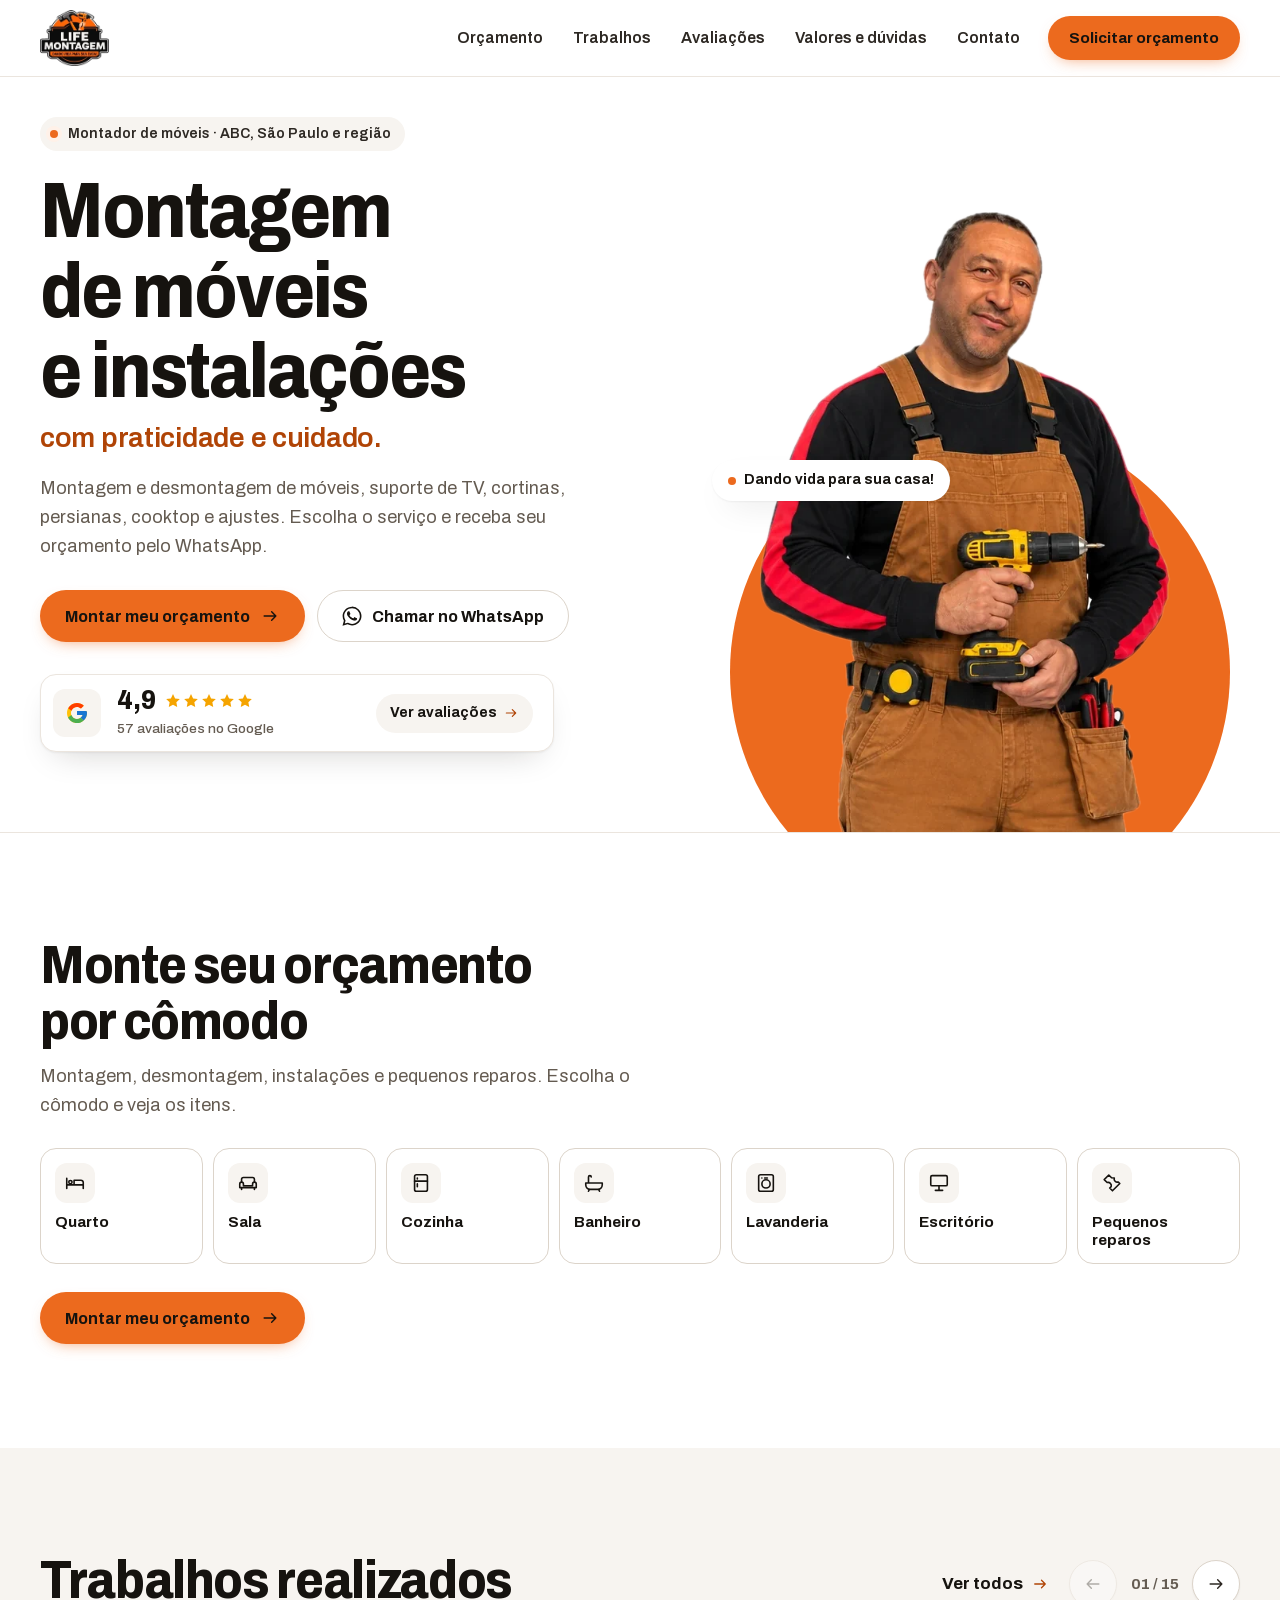
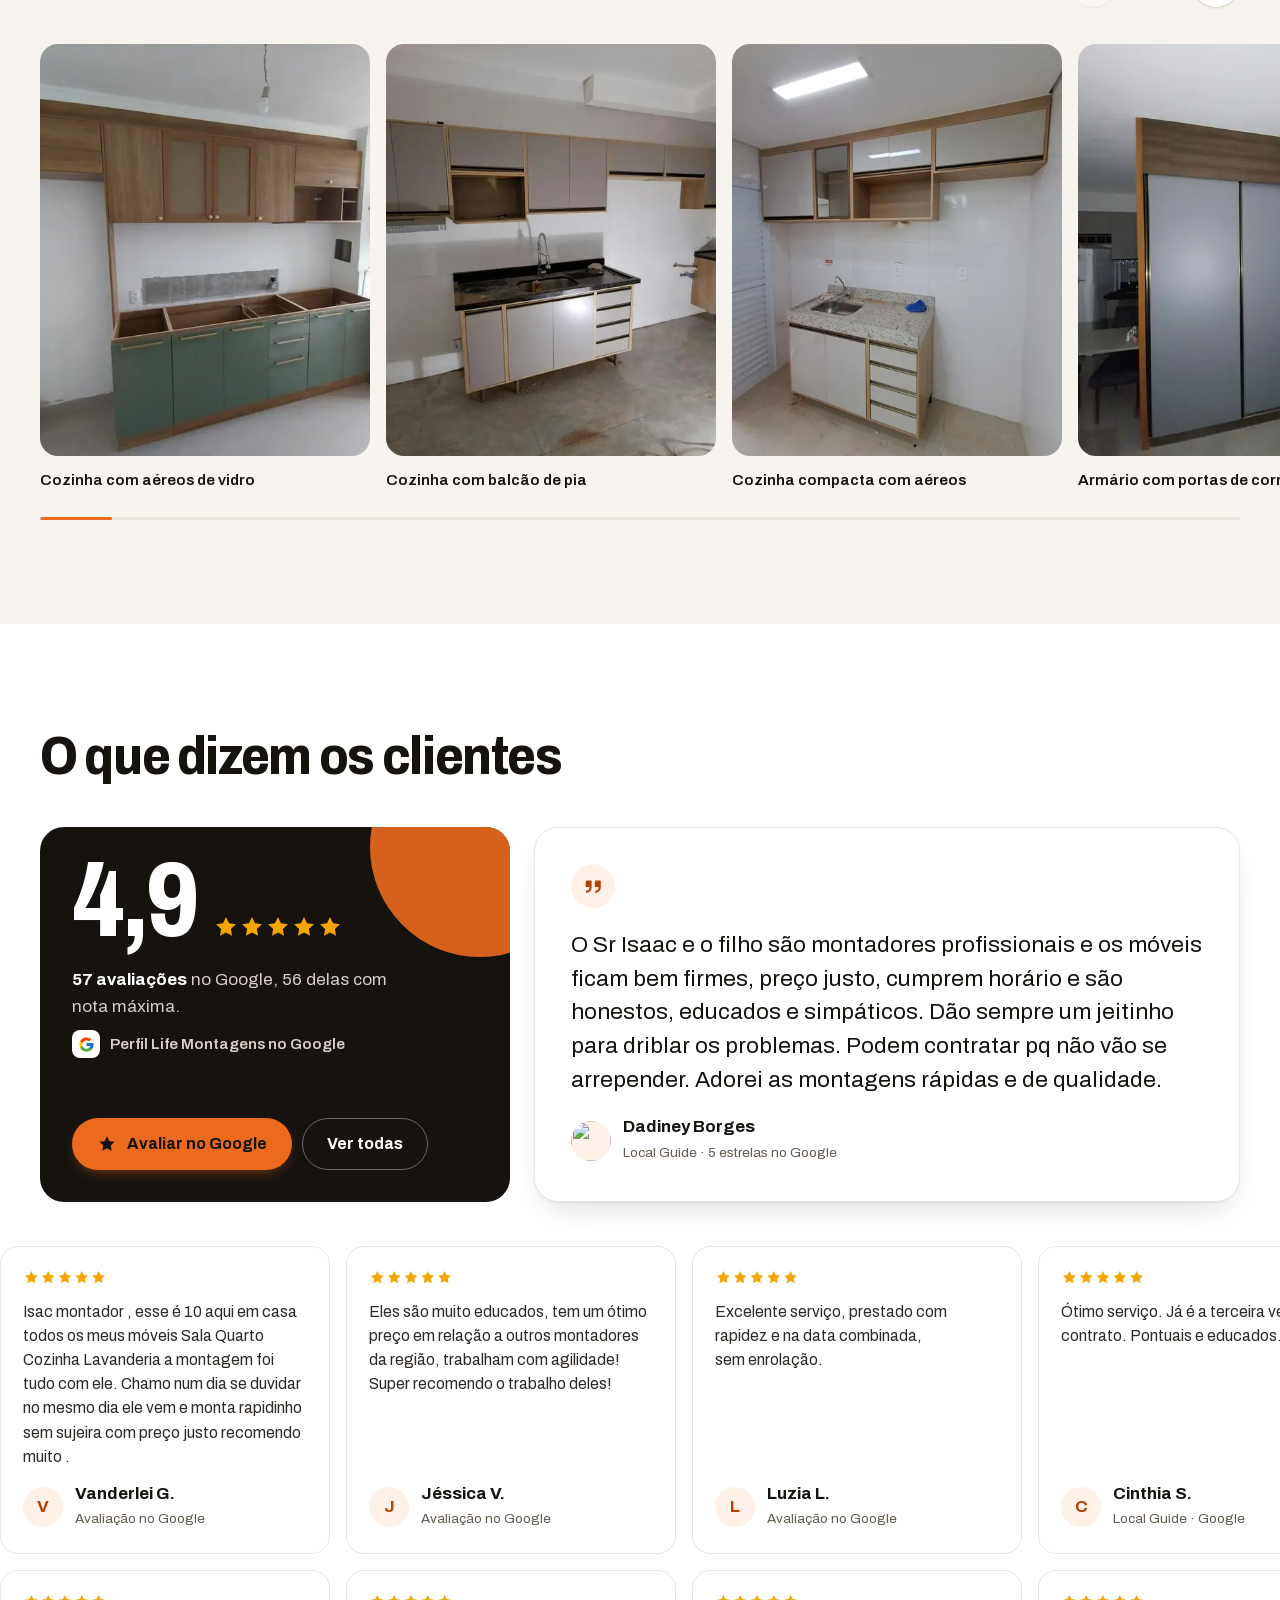
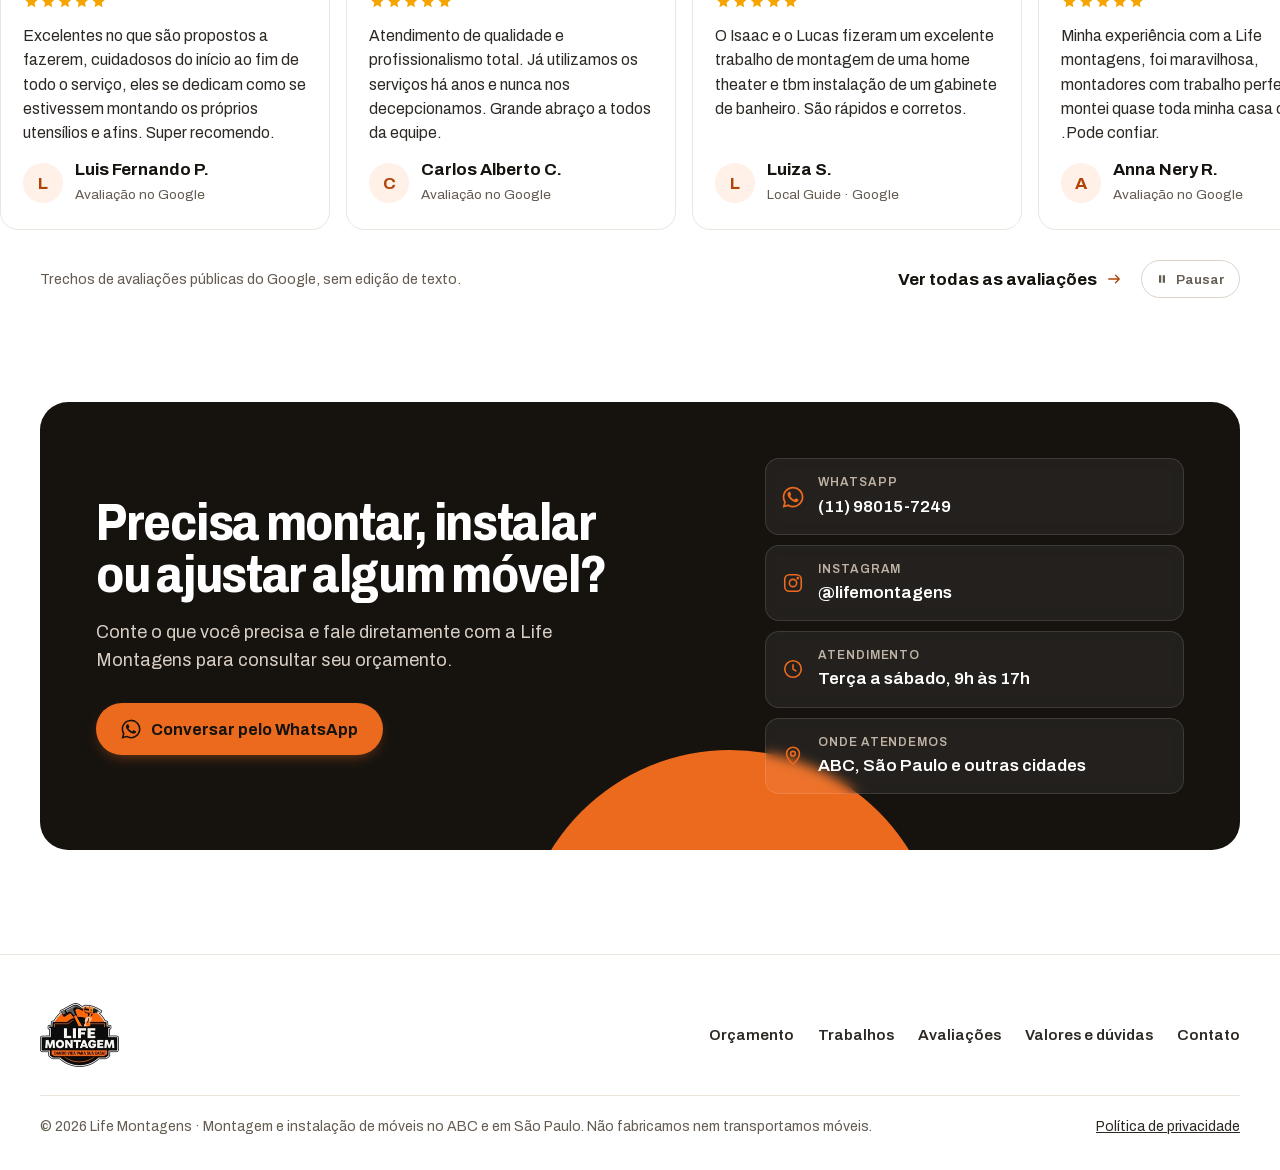
==== commit aba643f0: "Atualiza fotos dos trabalhos" ====
--- a/index.html
+++ b/index.html
@@ -5,7 +5,7 @@
   <meta name="viewport" content="width=device-width, initial-scale=1">
   <title>Life Montagens | Montador de Móveis no ABC e em São Paulo</title>
   <meta name="description" content="Montagem e desmontagem de móveis, suporte de TV, cortinas, persianas, cooktop e ajustes no ABC e em São Paulo. Nota 4,9 no Google. Orçamento pelo WhatsApp.">
-  <link rel="canonical" href="https://lifemontagem.com.br/">
+  <link rel="canonical" href="https://www.lifemontagem.com.br/">
   <meta name="robots" content="index, follow">
   <meta name="theme-color" content="#ffffff">
 
@@ -14,8 +14,8 @@
   <meta property="og:site_name" content="Life Montagens">
   <meta property="og:title" content="Life Montagens | Montador de Móveis no ABC e em São Paulo">
   <meta property="og:description" content="Montagem e desmontagem de móveis, suporte de TV, cortinas, persianas, cooktop e ajustes. Nota 4,9 no Google.">
-  <meta property="og:url" content="https://lifemontagem.com.br/">
-  <meta property="og:image" content="https://lifemontagem.com.br/assets/img/og-image.jpg">
+  <meta property="og:url" content="https://www.lifemontagem.com.br/">
+  <meta property="og:image" content="https://www.lifemontagem.com.br/assets/img/og-image.jpg">
   <meta property="og:image:width" content="1200">
   <meta property="og:image:height" content="630">
   <meta name="twitter:card" content="summary_large_image">
@@ -35,9 +35,9 @@
     "name": "Life Montagens",
     "slogan": "Dando vida para sua casa!",
     "description": "Montagem e desmontagem de móveis, instalação de suporte para TV, cortinas, persianas e cooktop, adaptações, recortes e troca de peças de móveis.",
-    "url": "https://lifemontagem.com.br/",
-    "logo": "https://lifemontagem.com.br/assets/img/icon-512.png",
-    "image": "https://lifemontagem.com.br/assets/img/og-image.jpg",
+    "url": "https://www.lifemontagem.com.br/",
+    "logo": "https://www.lifemontagem.com.br/assets/img/icon-512.png",
+    "image": "https://www.lifemontagem.com.br/assets/img/og-image.jpg",
     "telephone": "+55-11-98015-7249",
     "founder": {"@type": "Person", "name": "Isaac"},
     "address": {
@@ -223,21 +223,21 @@
     </div>
     <div class="track" id="album" tabindex="0" role="region" aria-label="Álbum de trabalhos. Role para o lado para ver mais fotos.">
       <!-- FOTOS-INICIO -->
-      <figure class="shot"><a href="trabalhos.html#foto-painel-ripado-com-rack-para-tv" aria-label="Ver Painel ripado com rack para TV em tela cheia"><img src="assets/img/trabalhos/painel-ripado-com-rack-para-tv-800.webp" srcset="assets/img/trabalhos/painel-ripado-com-rack-para-tv-480.webp 480w, assets/img/trabalhos/painel-ripado-com-rack-para-tv-800.webp 800w" sizes="(max-width: 640px) 78vw, 340px" width="800" height="1000" loading="eager" alt="Painel ripado com rack para TV, trabalho da Life Montagens"></a><figcaption>Painel ripado com rack para TV</figcaption></figure>
-      <figure class="shot"><a href="trabalhos.html#foto-guarda-roupa-de-seis-portas" aria-label="Ver Guarda-roupa de seis portas em tela cheia"><img src="assets/img/trabalhos/guarda-roupa-de-seis-portas-800.webp" srcset="assets/img/trabalhos/guarda-roupa-de-seis-portas-480.webp 480w, assets/img/trabalhos/guarda-roupa-de-seis-portas-800.webp 800w" sizes="(max-width: 640px) 78vw, 340px" width="800" height="1000" loading="eager" alt="Guarda-roupa de seis portas, trabalho da Life Montagens"></a><figcaption>Guarda-roupa de seis portas</figcaption></figure>
-      <figure class="shot"><a href="trabalhos.html#foto-cozinha-verde-com-torre-de-nichos" aria-label="Ver Cozinha verde com torre de nichos em tela cheia"><img src="assets/img/trabalhos/cozinha-verde-com-torre-de-nichos-800.webp" srcset="assets/img/trabalhos/cozinha-verde-com-torre-de-nichos-480.webp 480w, assets/img/trabalhos/cozinha-verde-com-torre-de-nichos-800.webp 800w" sizes="(max-width: 640px) 78vw, 340px" width="800" height="1000" loading="eager" alt="Cozinha verde com torre de nichos, trabalho da Life Montagens"></a><figcaption>Cozinha verde com torre de nichos</figcaption></figure>
-      <figure class="shot"><a href="trabalhos.html#foto-rack-com-nichos-e-armario-aereo" aria-label="Ver Rack com nichos e armário aéreo em tela cheia"><img src="assets/img/trabalhos/rack-com-nichos-e-armario-aereo-800.webp" srcset="assets/img/trabalhos/rack-com-nichos-e-armario-aereo-480.webp 480w, assets/img/trabalhos/rack-com-nichos-e-armario-aereo-800.webp 800w" sizes="(max-width: 640px) 78vw, 340px" width="800" height="1000" loading="lazy" alt="Rack com nichos e armário aéreo, trabalho da Life Montagens"></a><figcaption>Rack com nichos e armário aéreo</figcaption></figure>
+      <figure class="shot"><a href="trabalhos.html#foto-cozinha-com-aereos-de-vidro-2" aria-label="Ver Cozinha com aéreos de vidro em tela cheia"><img src="assets/img/trabalhos/cozinha-com-aereos-de-vidro-2-800.webp" srcset="assets/img/trabalhos/cozinha-com-aereos-de-vidro-2-480.webp 480w, assets/img/trabalhos/cozinha-com-aereos-de-vidro-2-800.webp 800w" sizes="(max-width: 640px) 78vw, 340px" width="800" height="1000" loading="eager" alt="Cozinha com aéreos de vidro, trabalho da Life Montagens"></a><figcaption>Cozinha com aéreos de vidro</figcaption></figure>
+      <figure class="shot"><a href="trabalhos.html#foto-cozinha-com-balcao-de-pia-2" aria-label="Ver Cozinha com balcão de pia em tela cheia"><img src="assets/img/trabalhos/cozinha-com-balcao-de-pia-2-800.webp" srcset="assets/img/trabalhos/cozinha-com-balcao-de-pia-2-480.webp 480w, assets/img/trabalhos/cozinha-com-balcao-de-pia-2-800.webp 800w" sizes="(max-width: 640px) 78vw, 340px" width="800" height="1000" loading="eager" alt="Cozinha com balcão de pia, trabalho da Life Montagens"></a><figcaption>Cozinha com balcão de pia</figcaption></figure>
+      <figure class="shot"><a href="trabalhos.html#foto-cozinha-compacta-com-aereos-2" aria-label="Ver Cozinha compacta com aéreos em tela cheia"><img src="assets/img/trabalhos/cozinha-compacta-com-aereos-2-800.webp" srcset="assets/img/trabalhos/cozinha-compacta-com-aereos-2-480.webp 480w, assets/img/trabalhos/cozinha-compacta-com-aereos-2-800.webp 800w" sizes="(max-width: 640px) 78vw, 340px" width="800" height="1000" loading="eager" alt="Cozinha compacta com aéreos, trabalho da Life Montagens"></a><figcaption>Cozinha compacta com aéreos</figcaption></figure>
+      <figure class="shot"><a href="trabalhos.html#foto-armario-com-portas-de-correr-2" aria-label="Ver Armário com portas de correr em tela cheia"><img src="assets/img/trabalhos/armario-com-portas-de-correr-2-800.webp" srcset="assets/img/trabalhos/armario-com-portas-de-correr-2-480.webp 480w, assets/img/trabalhos/armario-com-portas-de-correr-2-800.webp 800w" sizes="(max-width: 640px) 78vw, 340px" width="800" height="1000" loading="lazy" alt="Armário com portas de correr, trabalho da Life Montagens"></a><figcaption>Armário com portas de correr</figcaption></figure>
+      <figure class="shot"><a href="trabalhos.html#foto-armarios-e-escrivaninha-grafite-2" aria-label="Ver Armários e escrivaninha grafite em tela cheia"><img src="assets/img/trabalhos/armarios-e-escrivaninha-grafite-2-800.webp" srcset="assets/img/trabalhos/armarios-e-escrivaninha-grafite-2-480.webp 480w, assets/img/trabalhos/armarios-e-escrivaninha-grafite-2-800.webp 800w" sizes="(max-width: 640px) 78vw, 340px" width="800" height="1000" loading="lazy" alt="Armários e escrivaninha grafite, trabalho da Life Montagens"></a><figcaption>Armários e escrivaninha grafite</figcaption></figure>
+      <figure class="shot"><a href="trabalhos.html#foto-quarto-com-guarda-roupa-e-aereo-2" aria-label="Ver Quarto com guarda-roupa e aéreo em tela cheia"><img src="assets/img/trabalhos/quarto-com-guarda-roupa-e-aereo-2-800.webp" srcset="assets/img/trabalhos/quarto-com-guarda-roupa-e-aereo-2-480.webp 480w, assets/img/trabalhos/quarto-com-guarda-roupa-e-aereo-2-800.webp 800w" sizes="(max-width: 640px) 78vw, 340px" width="800" height="1000" loading="lazy" alt="Quarto com guarda-roupa e aéreo, trabalho da Life Montagens"></a><figcaption>Quarto com guarda-roupa e aéreo</figcaption></figure>
+      <figure class="shot"><a href="trabalhos.html#foto-teste" aria-label="Ver Teste em tela cheia"><img src="assets/img/trabalhos/teste-800.webp" srcset="assets/img/trabalhos/teste-480.webp 480w, assets/img/trabalhos/teste-800.webp 800w" sizes="(max-width: 640px) 78vw, 340px" width="800" height="1000" loading="lazy" alt="Teste, trabalho da Life Montagens"></a><figcaption>Teste</figcaption></figure>
+      <figure class="shot"><a href="trabalhos.html#foto-rack-com-nichos-e-armario-aereo-2" aria-label="Ver Rack com nichos e armário aéreo em tela cheia"><img src="assets/img/trabalhos/rack-com-nichos-e-armario-aereo-2-800.webp" srcset="assets/img/trabalhos/rack-com-nichos-e-armario-aereo-2-480.webp 480w, assets/img/trabalhos/rack-com-nichos-e-armario-aereo-2-800.webp 800w" sizes="(max-width: 640px) 78vw, 340px" width="800" height="1000" loading="lazy" alt="Rack com nichos e armário aéreo, trabalho da Life Montagens"></a><figcaption>Rack com nichos e armário aéreo</figcaption></figure>
+      <figure class="shot"><a href="trabalhos.html#foto-painel-ripado-com-rack-para-tv" aria-label="Ver Painel ripado com rack para TV em tela cheia"><img src="assets/img/trabalhos/painel-ripado-com-rack-para-tv-800.webp" srcset="assets/img/trabalhos/painel-ripado-com-rack-para-tv-480.webp 480w, assets/img/trabalhos/painel-ripado-com-rack-para-tv-800.webp 800w" sizes="(max-width: 640px) 78vw, 340px" width="800" height="1000" loading="lazy" alt="Painel ripado com rack para TV, trabalho da Life Montagens"></a><figcaption>Painel ripado com rack para TV</figcaption></figure>
+      <figure class="shot"><a href="trabalhos.html#foto-guarda-roupa-de-seis-portas" aria-label="Ver Guarda-roupa de seis portas em tela cheia"><img src="assets/img/trabalhos/guarda-roupa-de-seis-portas-800.webp" srcset="assets/img/trabalhos/guarda-roupa-de-seis-portas-480.webp 480w, assets/img/trabalhos/guarda-roupa-de-seis-portas-800.webp 800w" sizes="(max-width: 640px) 78vw, 340px" width="800" height="1000" loading="lazy" alt="Guarda-roupa de seis portas, trabalho da Life Montagens"></a><figcaption>Guarda-roupa de seis portas</figcaption></figure>
+      <figure class="shot"><a href="trabalhos.html#foto-cozinha-verde-com-torre-de-nichos" aria-label="Ver Cozinha verde com torre de nichos em tela cheia"><img src="assets/img/trabalhos/cozinha-verde-com-torre-de-nichos-800.webp" srcset="assets/img/trabalhos/cozinha-verde-com-torre-de-nichos-480.webp 480w, assets/img/trabalhos/cozinha-verde-com-torre-de-nichos-800.webp 800w" sizes="(max-width: 640px) 78vw, 340px" width="800" height="1000" loading="lazy" alt="Cozinha verde com torre de nichos, trabalho da Life Montagens"></a><figcaption>Cozinha verde com torre de nichos</figcaption></figure>
       <figure class="shot"><a href="trabalhos.html#foto-painel-de-tv-com-escrivaninha" aria-label="Ver Painel de TV com escrivaninha em tela cheia"><img src="assets/img/trabalhos/painel-de-tv-com-escrivaninha-800.webp" srcset="assets/img/trabalhos/painel-de-tv-com-escrivaninha-480.webp 480w, assets/img/trabalhos/painel-de-tv-com-escrivaninha-800.webp 800w" sizes="(max-width: 640px) 78vw, 340px" width="800" height="1000" loading="lazy" alt="Painel de TV com escrivaninha, trabalho da Life Montagens"></a><figcaption>Painel de TV com escrivaninha</figcaption></figure>
-      <figure class="shot"><a href="trabalhos.html#foto-cozinha-com-aereos-de-vidro" aria-label="Ver Cozinha com aéreos de vidro em tela cheia"><img src="assets/img/trabalhos/cozinha-com-aereos-de-vidro-800.webp" srcset="assets/img/trabalhos/cozinha-com-aereos-de-vidro-480.webp 480w, assets/img/trabalhos/cozinha-com-aereos-de-vidro-800.webp 800w" sizes="(max-width: 640px) 78vw, 340px" width="800" height="1000" loading="lazy" alt="Cozinha com aéreos de vidro, trabalho da Life Montagens"></a><figcaption>Cozinha com aéreos de vidro</figcaption></figure>
-      <figure class="shot"><a href="trabalhos.html#foto-quarto-com-guarda-roupa-e-aereo" aria-label="Ver Quarto com guarda-roupa e aéreo em tela cheia"><img src="assets/img/trabalhos/quarto-com-guarda-roupa-e-aereo-800.webp" srcset="assets/img/trabalhos/quarto-com-guarda-roupa-e-aereo-480.webp 480w, assets/img/trabalhos/quarto-com-guarda-roupa-e-aereo-800.webp 800w" sizes="(max-width: 640px) 78vw, 340px" width="800" height="1000" loading="lazy" alt="Quarto com guarda-roupa e aéreo, trabalho da Life Montagens"></a><figcaption>Quarto com guarda-roupa e aéreo</figcaption></figure>
       <figure class="shot"><a href="trabalhos.html#foto-painel-ripado-com-rack-suspenso" aria-label="Ver Painel ripado com rack suspenso em tela cheia"><img src="assets/img/trabalhos/painel-ripado-com-rack-suspenso-800.webp" srcset="assets/img/trabalhos/painel-ripado-com-rack-suspenso-480.webp 480w, assets/img/trabalhos/painel-ripado-com-rack-suspenso-800.webp 800w" sizes="(max-width: 640px) 78vw, 340px" width="800" height="1000" loading="lazy" alt="Painel ripado com rack suspenso, trabalho da Life Montagens"></a><figcaption>Painel ripado com rack suspenso</figcaption></figure>
       <figure class="shot"><a href="trabalhos.html#foto-cozinha-com-portas-ripadas" aria-label="Ver Cozinha com portas ripadas em tela cheia"><img src="assets/img/trabalhos/cozinha-com-portas-ripadas-800.webp" srcset="assets/img/trabalhos/cozinha-com-portas-ripadas-480.webp 480w, assets/img/trabalhos/cozinha-com-portas-ripadas-800.webp 800w" sizes="(max-width: 640px) 78vw, 340px" width="800" height="1000" loading="lazy" alt="Cozinha com portas ripadas, trabalho da Life Montagens"></a><figcaption>Cozinha com portas ripadas</figcaption></figure>
       <figure class="shot"><a href="trabalhos.html#foto-cama-infantil-estilo-casinha" aria-label="Ver Cama infantil estilo casinha em tela cheia"><img src="assets/img/trabalhos/cama-infantil-estilo-casinha-800.webp" srcset="assets/img/trabalhos/cama-infantil-estilo-casinha-480.webp 480w, assets/img/trabalhos/cama-infantil-estilo-casinha-800.webp 800w" sizes="(max-width: 640px) 78vw, 340px" width="800" height="1000" loading="lazy" alt="Cama infantil estilo casinha, trabalho da Life Montagens"></a><figcaption>Cama infantil estilo casinha</figcaption></figure>
-      <figure class="shot"><a href="trabalhos.html#foto-armarios-e-escrivaninha-grafite" aria-label="Ver Armários e escrivaninha grafite em tela cheia"><img src="assets/img/trabalhos/armarios-e-escrivaninha-grafite-800.webp" srcset="assets/img/trabalhos/armarios-e-escrivaninha-grafite-480.webp 480w, assets/img/trabalhos/armarios-e-escrivaninha-grafite-800.webp 800w" sizes="(max-width: 640px) 78vw, 340px" width="800" height="1000" loading="lazy" alt="Armários e escrivaninha grafite, trabalho da Life Montagens"></a><figcaption>Armários e escrivaninha grafite</figcaption></figure>
-      <figure class="shot"><a href="trabalhos.html#foto-cozinha-com-balcao-de-pia" aria-label="Ver Cozinha com balcão de pia em tela cheia"><img src="assets/img/trabalhos/cozinha-com-balcao-de-pia-800.webp" srcset="assets/img/trabalhos/cozinha-com-balcao-de-pia-480.webp 480w, assets/img/trabalhos/cozinha-com-balcao-de-pia-800.webp 800w" sizes="(max-width: 640px) 78vw, 340px" width="800" height="1000" loading="lazy" alt="Cozinha com balcão de pia, trabalho da Life Montagens"></a><figcaption>Cozinha com balcão de pia</figcaption></figure>
-      <figure class="shot"><a href="trabalhos.html#foto-armario-com-portas-de-correr" aria-label="Ver Armário com portas de correr em tela cheia"><img src="assets/img/trabalhos/armario-com-portas-de-correr-800.webp" srcset="assets/img/trabalhos/armario-com-portas-de-correr-480.webp 480w, assets/img/trabalhos/armario-com-portas-de-correr-800.webp 800w" sizes="(max-width: 640px) 78vw, 340px" width="800" height="1000" loading="lazy" alt="Armário com portas de correr, trabalho da Life Montagens"></a><figcaption>Armário com portas de correr</figcaption></figure>
-      <figure class="shot"><a href="trabalhos.html#foto-cozinha-compacta-com-aereos" aria-label="Ver Cozinha compacta com aéreos em tela cheia"><img src="assets/img/trabalhos/cozinha-compacta-com-aereos-800.webp" srcset="assets/img/trabalhos/cozinha-compacta-com-aereos-480.webp 480w, assets/img/trabalhos/cozinha-compacta-com-aereos-800.webp 800w" sizes="(max-width: 640px) 78vw, 340px" width="800" height="1000" loading="lazy" alt="Cozinha compacta com aéreos, trabalho da Life Montagens"></a><figcaption>Cozinha compacta com aéreos</figcaption></figure>
-      <figure class="shot"><a href="trabalhos.html#foto-painel-ripado-de-parede" aria-label="Ver Painel ripado de parede em tela cheia"><img src="assets/img/trabalhos/painel-ripado-de-parede-800.webp" srcset="assets/img/trabalhos/painel-ripado-de-parede-480.webp 480w, assets/img/trabalhos/painel-ripado-de-parede-800.webp 800w" sizes="(max-width: 640px) 78vw, 340px" width="800" height="1000" loading="lazy" alt="Painel ripado de parede, trabalho da Life Montagens"></a><figcaption>Painel ripado de parede</figcaption></figure>
       <!-- FOTOS-FIM -->
     </div>
     <div class="wrap progress-wrap"><div class="progress" aria-hidden="true"><span id="album-progresso"></span></div></div>
